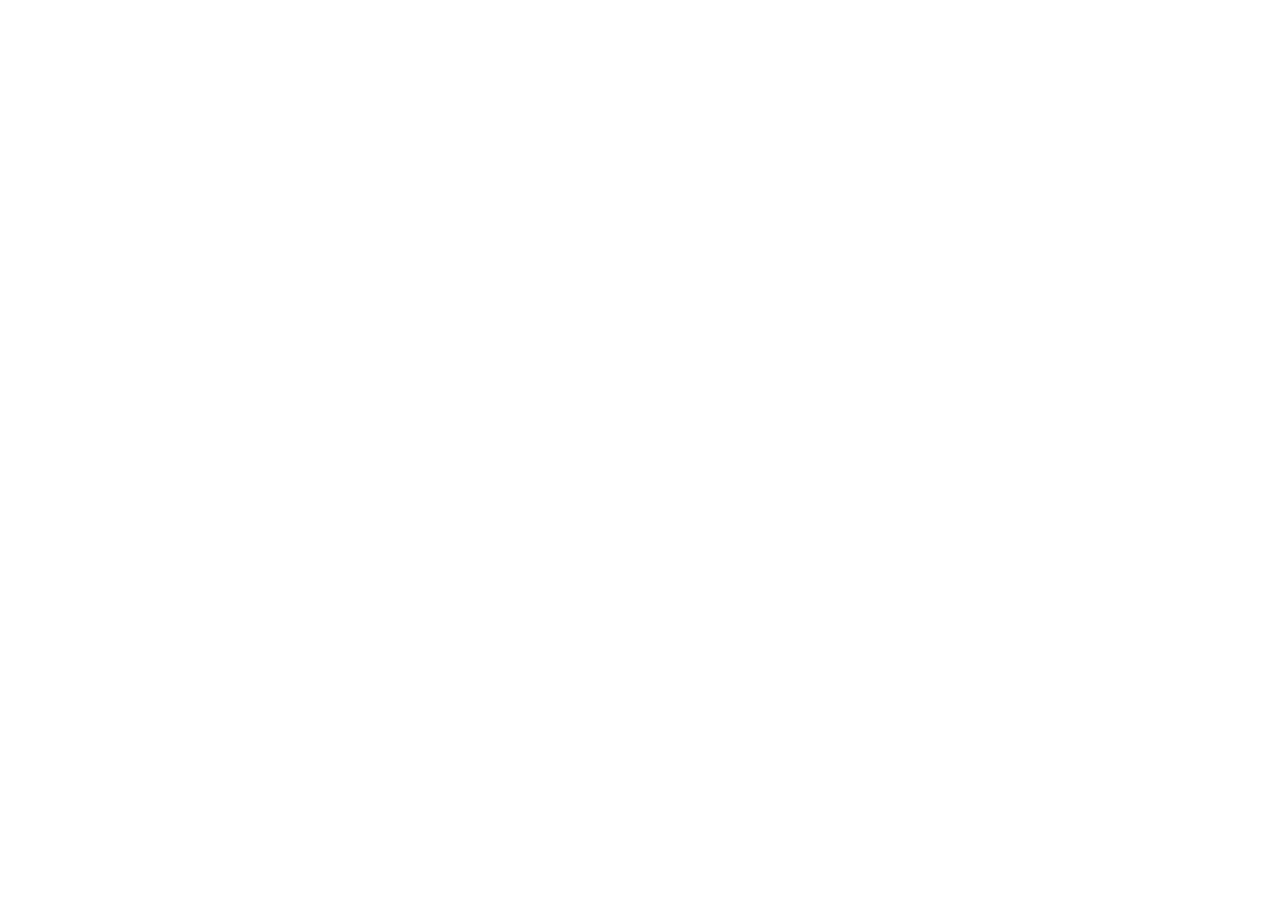
==== about.html @ cae16193 "Create about.html" ====
<!DOCTYPE html>
<html lang="en" dir="ltr">
<head>
  <!-- =====================================================================
       ENTERPRISE SEO & ACCESSIBILITY METADATA
       Entity: N-Labs (Nitesh Inclusion Labs)
       Founder & Principal Auditor: Nitesh Kumar
       Compliance Benchmarks: W3C WCAG 2.0/2.1/2.2 (AAA), WAI-ARIA 1.2, GIGW
       Page Scope: Dedicated Founder Story, Vision, Mission & Institutional Charter
       Timestamp: Wednesday, October 7, 2026 - 05:54:00 PM IST
       ===================================================================== -->
  <meta charset="UTF-8">
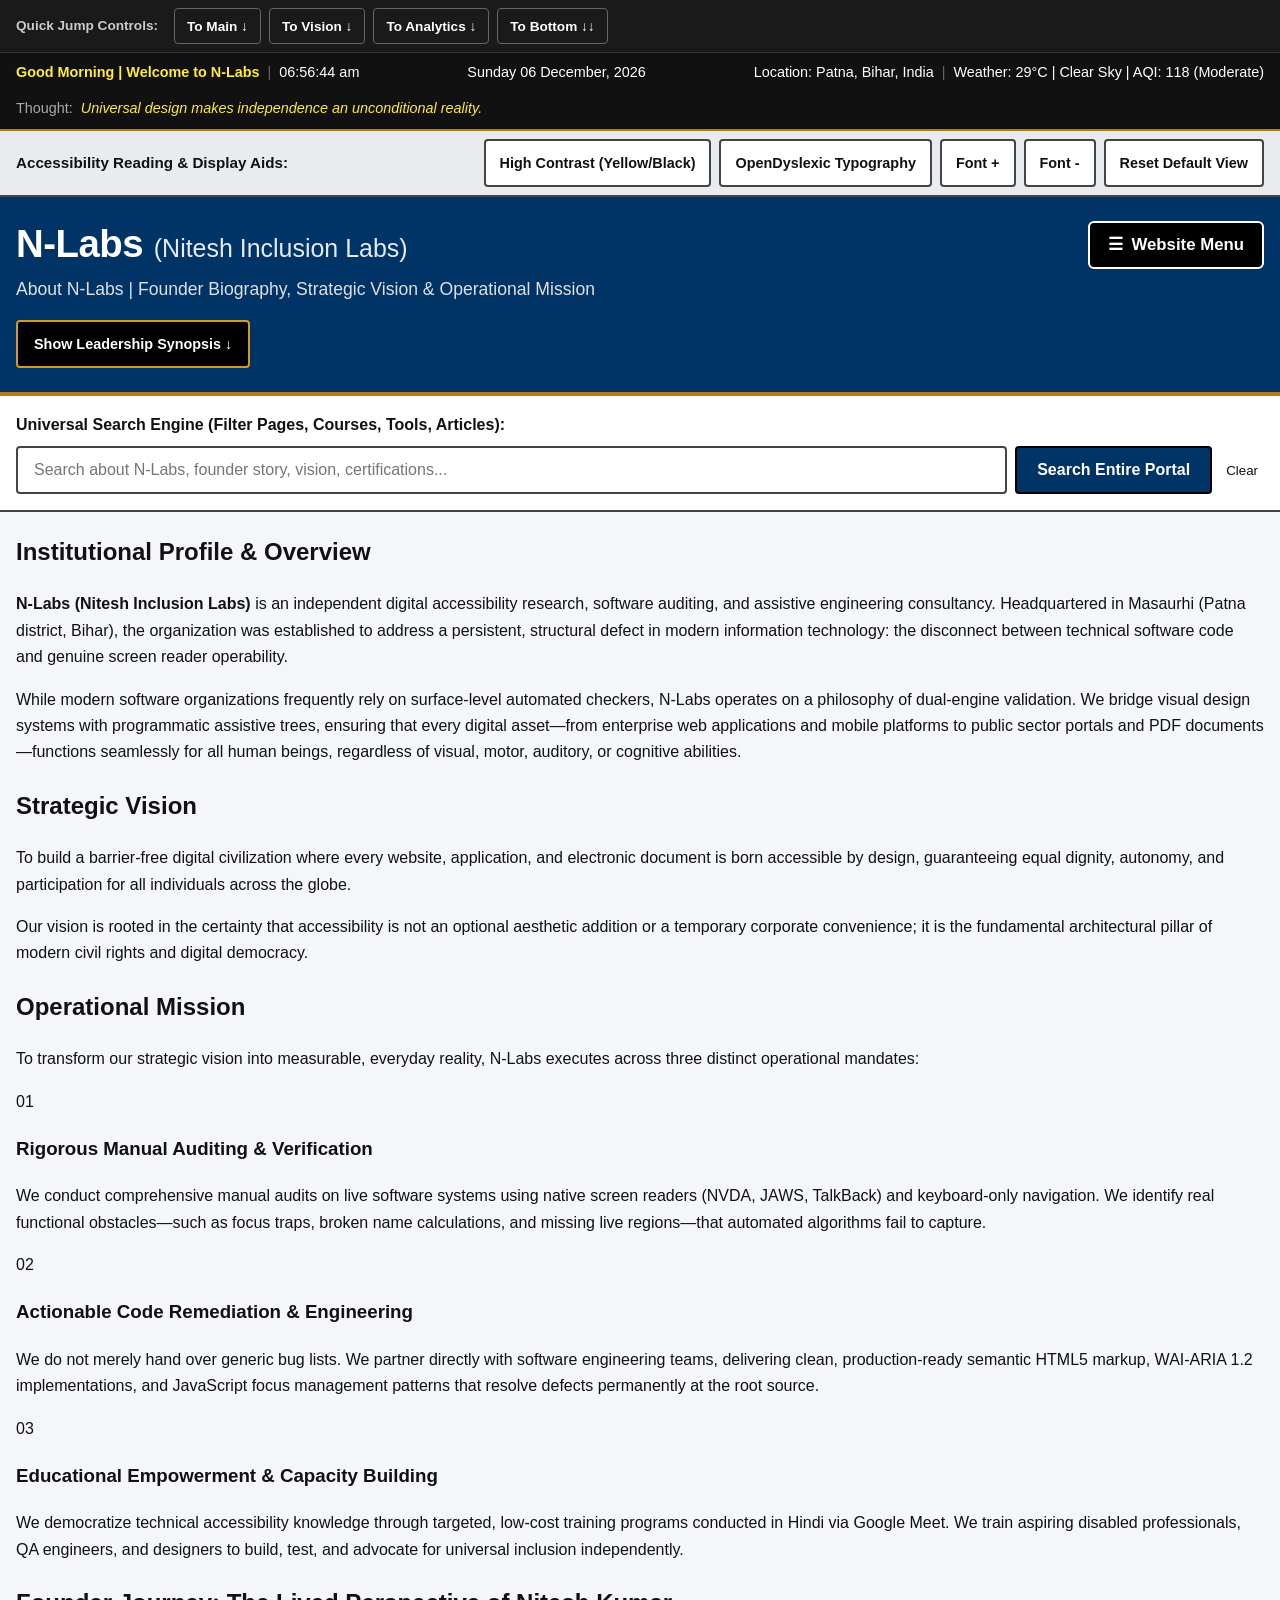
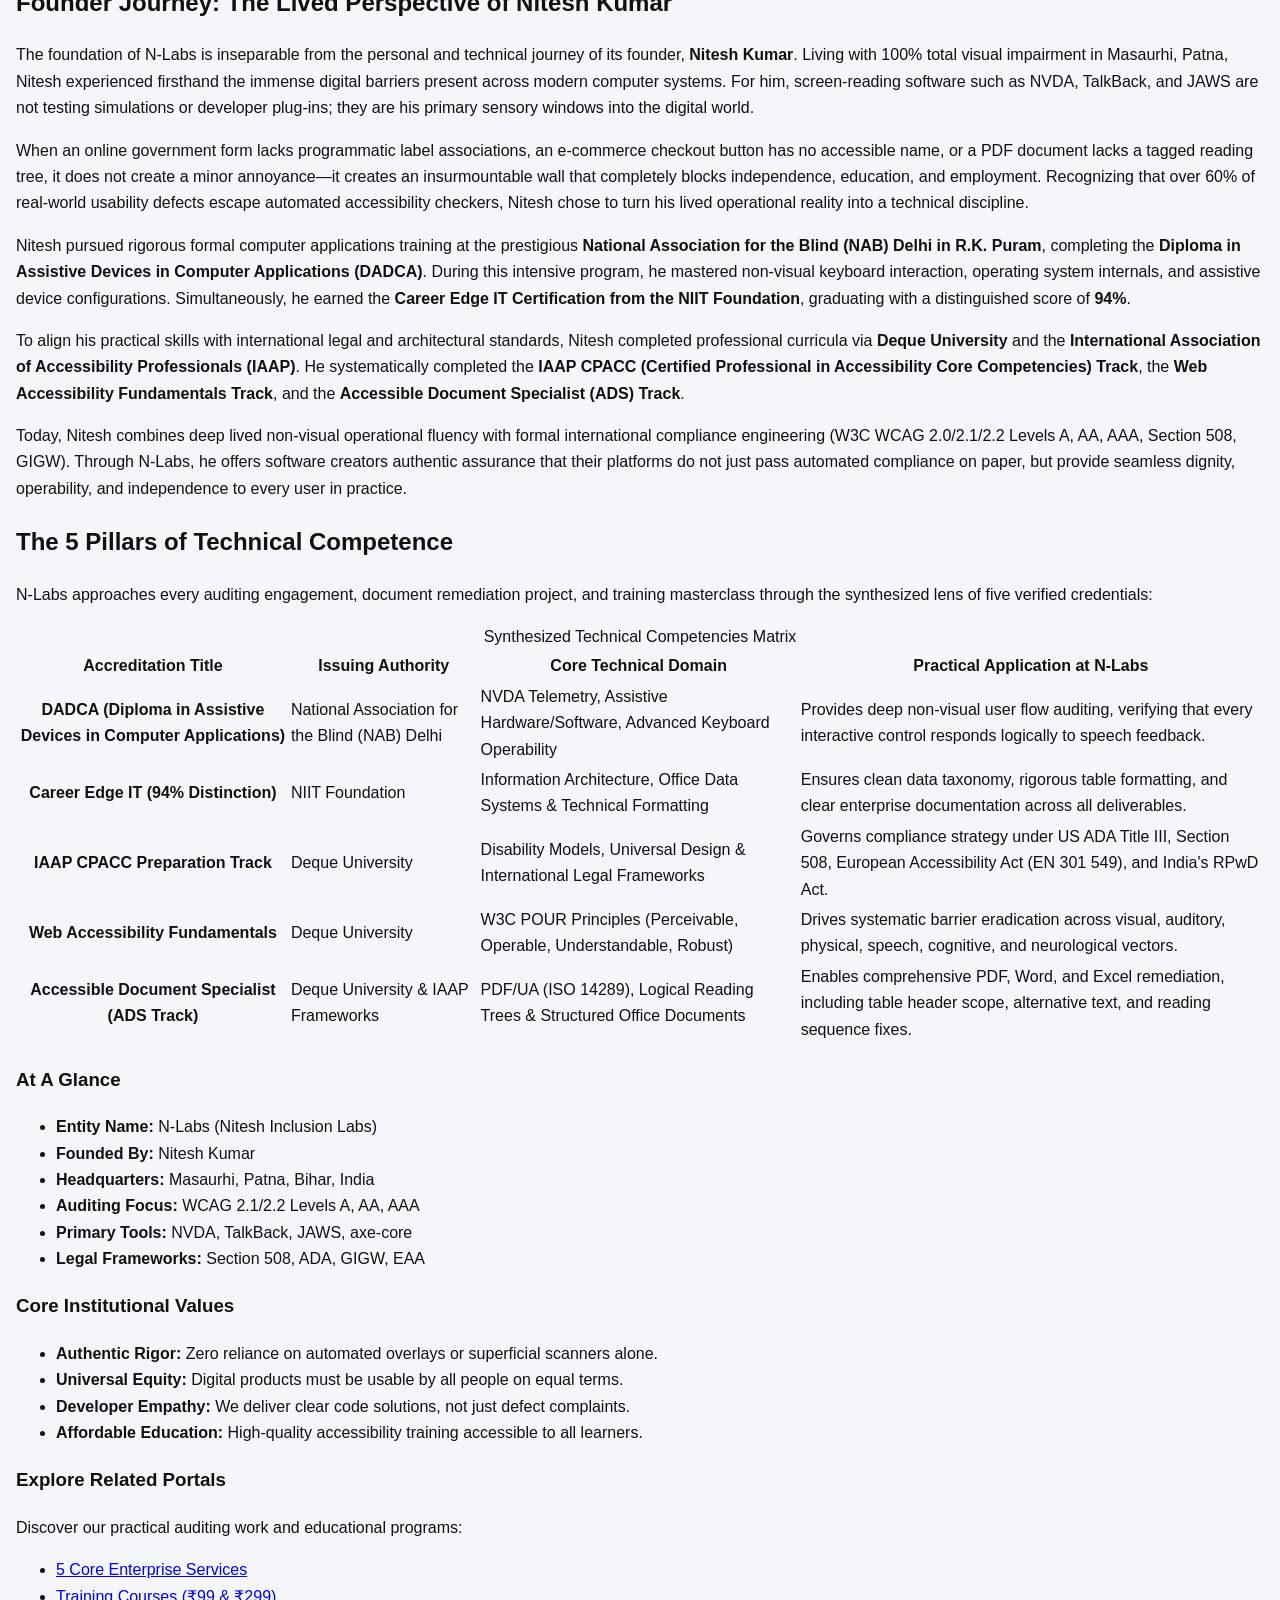
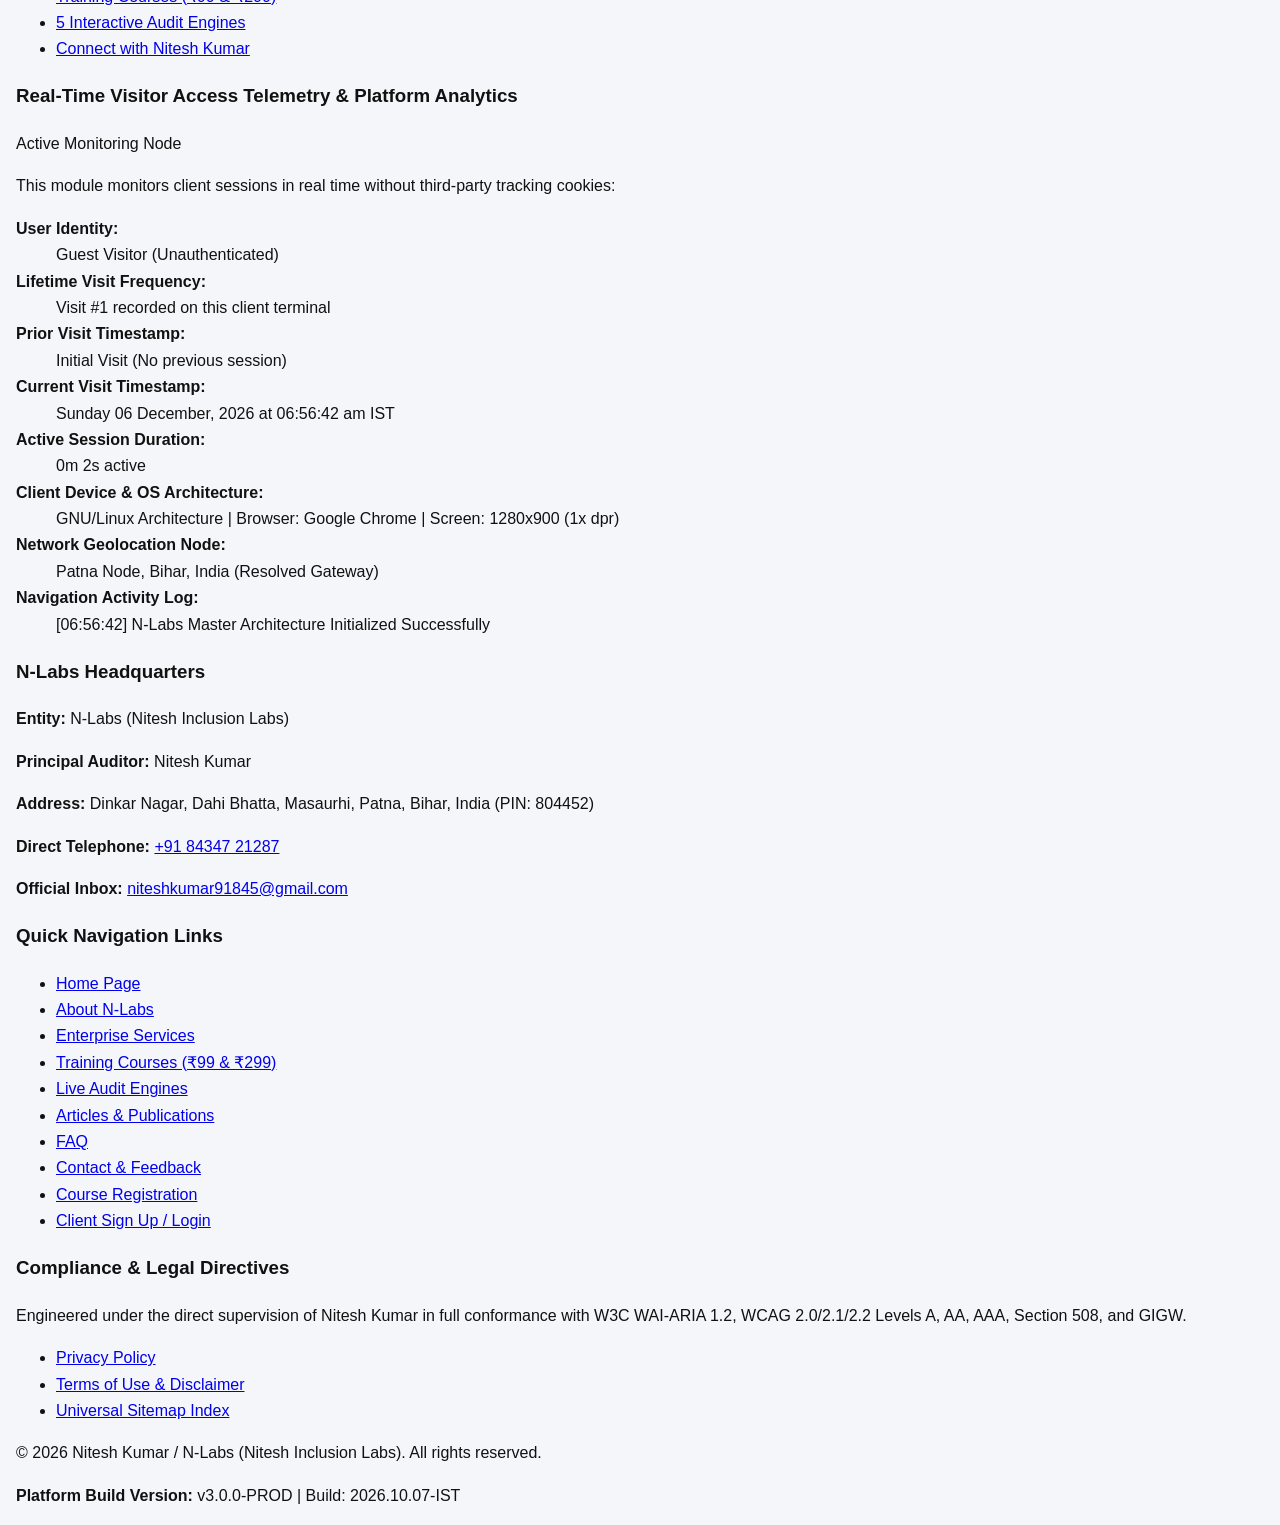
==== commit a6a28ff5: "Update about.html" ====
--- a/about.html
+++ b/about.html
@@ -10,3 +10,541 @@
        Timestamp: Wednesday, October 7, 2026 - 05:54:00 PM IST
        ===================================================================== -->
   <meta charset="UTF-8">
+  <meta name="viewport" content="width=device-width, initial-scale=1.0">
+  <title>About N-Labs | Founder Journey, Vision & Strategic Mission - Nitesh Kumar</title>
+  
+  <meta name="description" content="Discover the lived experience, foundational journey, strategic vision, and operational mission behind N-Labs (Nitesh Inclusion Labs), founded by accessibility specialist Nitesh Kumar.">
+  <meta name="keywords" content="About N-Labs, Nitesh Kumar, Founder Story, Accessibility Specialist Biography, NVDA Screen Reader Tester, CPACC, DADCA, ADS, Digital Inclusion Vision, Patna Bihar">
+  <meta name="author" content="Nitesh Kumar">
+  <meta name="robots" content="index, follow">
+
+  <!-- External Unified Stylesheet -->
+  <link rel="stylesheet" href="style.css">
+</head>
+<body>
+
+  <!-- =====================================================================
+       SECTION 1: ACCESSIBLE SKIP LINKS & NAVIGATION JUMP CONTROLS
+       WCAG 2.4.1: Bypass Blocks & Full Keyboard Navigation Suite
+       ===================================================================== -->
+  <nav class="skip-links-region" aria-label="Keyboard Shortcuts & Skip Navigation">
+    <a href="#main-content" class="skip-link">Skip to Main Content Landmark</a>
+    <a href="#menu-toggle-btn" class="skip-link">Skip to Expandable Main Menu</a>
+    <a href="#universal-search" class="skip-link">Skip to Universal Search Engine</a>
+    <a href="#vision-section" class="skip-link">Skip to Strategic Vision</a>
+    <a href="#mission-section" class="skip-link">Skip to Operational Mission</a>
+    <a href="#story-section" class="skip-link">Skip to Founder Journey</a>
+    <a href="#complementary-section" class="skip-link">Skip to Complementary Landmark</a>
+    <a href="#telemetry-section" class="skip-link">Skip to Real-Time Analytics</a>
+    <a href="#footer-landmark" class="skip-link">Skip to Footer Contentinfo</a>
+  </nav>
+
+  <!-- Quick Action Navigation Bar for Direct Jumps -->
+  <div class="quick-jump-bar" role="region" aria-label="Quick Page Navigation Buttons">
+    <div class="container jump-flex">
+      <span class="jump-label">Quick Jump Controls:</span>
+      <button type="button" class="btn-jump-action" onclick="document.getElementById('main-content').focus(); document.getElementById('main-content').scrollIntoView({behavior:'smooth'});">To Main &darr;</button>
+      <button type="button" class="btn-jump-action" onclick="document.getElementById('vision-section').scrollIntoView({behavior:'smooth'});">To Vision &darr;</button>
+      <button type="button" class="btn-jump-action" onclick="document.getElementById('telemetry-section').scrollIntoView({behavior:'smooth'});">To Analytics &darr;</button>
+      <button type="button" class="btn-jump-action" onclick="document.getElementById('footer-landmark').focus(); document.getElementById('footer-landmark').scrollIntoView({behavior:'smooth'});">To Bottom &darr;&darr;</button>
+    </div>
+  </div>
+  <!-- END SECTION 1 -->
+
+  <!-- =====================================================================
+       SECTION 2: ENVIRONMENTAL TELEMETRY RIBBON (TOP OF PAGE)
+       Displays live greeting, clock, date, live weather, location, and thoughts.
+       Silent for Screen Readers: aria-live="off" to prevent automatic audio interruption.
+       ===================================================================== -->
+  <div class="telemetry-ribbon" role="region" aria-label="Environmental Live Status Bar">
+    <div class="container ribbon-grid">
+      
+      <!-- Greeting and Time -->
+      <div class="ribbon-block">
+        <span id="live-greeting" class="ribbon-highlight">Good Afternoon | Welcome to N-Labs</span>
+        <span class="divider" aria-hidden="true">|</span>
+        <span id="live-clock" tabindex="0" aria-label="Current Live Time">05:54:00 PM</span>
+      </div>
+
+      <!-- Date -->
+      <div class="ribbon-block">
+        <span id="live-date" tabindex="0" aria-label="Current Full Date">Wednesday, 07 October 2026</span>
+      </div>
+
+      <!-- Weather & Geolocation -->
+      <div class="ribbon-block">
+        <span id="live-location" tabindex="0" aria-label="Detected Access Location">Location: Patna, Bihar, India</span>
+        <span class="divider" aria-hidden="true">|</span>
+        <span id="live-weather" tabindex="0" aria-label="Live Environmental Conditions">Weather: 29°C | Clear Sky | AQI: 118 (Moderate)</span>
+      </div>
+
+      <!-- Thought of the Day (Non-repeating, silently rotating) -->
+      <div class="ribbon-block ribbon-quote-box" aria-hidden="true">
+        <span class="quote-title">Thought: </span>
+        <span id="dynamic-quote" class="quote-text">Universal design makes independence an unconditional reality.</span>
+      </div>
+
+    </div>
+  </div>
+  <!-- END SECTION 2 -->
+
+  <!-- =====================================================================
+       SECTION 3: CROSS-DISABILITY ACCESSIBILITY TOOLBAR
+       Independent preferences for Low Vision, Dyslexic, and Motor-impaired users.
+       ===================================================================== -->
+  <section class="a11y-toolbar-region" role="region" aria-label="Universal Accessibility Display Controls">
+    <div class="container a11y-toolbar-flex">
+      <span class="toolbar-title" id="toolbar-heading">Accessibility Reading & Display Aids:</span>
+      <div class="toolbar-buttons" role="group" aria-labelledby="toolbar-heading">
+        <button type="button" id="btn-contrast" class="tool-btn" aria-pressed="false">High Contrast (Yellow/Black)</button>
+        <button type="button" id="btn-dyslexic" class="tool-btn" aria-pressed="false">OpenDyslexic Typography</button>
+        <button type="button" id="btn-text-inc" class="tool-btn" aria-label="Increase Text Scale">Font +</button>
+        <button type="button" id="btn-text-dec" class="tool-btn" aria-label="Decrease Text Scale">Font -</button>
+        <button type="button" id="btn-reset-pref" class="tool-btn" aria-label="Reset Display Options">Reset Default View</button>
+      </div>
+    </div>
+  </section>
+  <!-- END SECTION 3 -->
+
+  <!-- =====================================================================
+       SECTION 4: HEADER LANDMARK (ROLE="BANNER")
+       Heading 1 with Collapsible Founder Drawer & Accessible Full Dropdown Menu.
+       ===================================================================== -->
+  <header role="banner" class="site-header">
+    <div class="container header-flex">
+      
+      <!-- H1 Branding with Expandable Profile Details -->
+      <div class="branding-group">
+        <h1 id="site-heading">
+          <span class="brand-title">N-Labs</span> 
+          <span class="brand-subtitle">(Nitesh Inclusion Labs)</span>
+        </h1>
+        <p class="brand-tagline">About N-Labs | Founder Biography, Strategic Vision & Operational Mission</p>
+        
+        <!-- Interactive Drawer Toggle for Founder Story -->
+        <button type="button" id="btn-profile-drawer" class="btn-drawer-toggle" aria-expanded="false" aria-controls="founder-profile-drawer">
+          <span id="drawer-toggle-text">Show Leadership Synopsis &darr;</span>
+        </button>
+
+        <!-- Collapsible Founder Details Box -->
+        <div id="founder-profile-drawer" class="profile-drawer-content" hidden>
+          <div class="drawer-card">
+            <h3>Leadership & Identity Profile</h3>
+            <p><strong>Founder, CEO & Lead Auditor:</strong> Nitesh Kumar</p>
+            <p><strong>Lived Operational Background:</strong> 100% Visually Impaired, daily native screen reader user (NVDA, TalkBack, JAWS, VoiceOver). Direct practical assurance of accessible software experiences.</p>
+            <p><strong>Certified Foundations:</strong> NAB Delhi DADCA, NIIT Career Edge IT (94% Distinction), Deque IAAP CPACC Track, Web Accessibility Fundamentals, and Accessible Document Specialist (ADS).</p>
+            <p><strong>Physical Headquarters:</strong> Dinkar Nagar, Dahi Bhatta, Masaurhi, Patna, Bihar, India (PIN: 804452).</p>
+          </div>
+        </div>
+      </div>
+
+      <!-- Expandable Main Menu Button (Double-tap / Click to access all pages) -->
+      <div class="header-menu-container">
+        <button type="button" id="menu-toggle-btn" class="btn-menu-toggle" aria-expanded="false" aria-controls="global-dropdown-menu" aria-label="Open Website Main Navigation Menu">
+          <span class="menu-icon" aria-hidden="true">&#9776;</span>
+          <span class="menu-text">Website Menu</span>
+        </button>
+
+        <!-- Dropdown Navigation Links -->
+        <nav id="global-dropdown-menu" class="dropdown-menu-list" role="navigation" aria-label="Universal Site Pages" hidden>
+          <ul class="menu-items">
+            <li><a href="index.html" class="menu-link">1. Home Page</a></li>
+            <li><a href="about.html" class="menu-link current-page" aria-current="page">2. About N-Labs (Story, Vision, Mission)</a></li>
+            <li><a href="services.html" class="menu-link">3. Core Enterprise Services (5 Offerings)</a></li>
+            <li><a href="courses.html" class="menu-link">4. Professional Courses (₹99 & ₹299 Batches)</a></li>
+            <li><a href="tools.html" class="menu-link">5. Audit Engines & Tools (5 Live Verifiers)</a></li>
+            <li><a href="articles.html" class="menu-link">6. Knowledge Base & Articles (5 Publications)</a></li>
+            <li><a href="faq.html" class="menu-link">7. Frequently Asked Questions (FAQ)</a></li>
+            <li><a href="contact.html" class="menu-link">8. Contact, Inquiries, Feedback & Suggestions</a></li>
+            <li><a href="register.html" class="menu-link">9. Student Course Registration Portal</a></li>
+            <li><a href="auth.html" class="menu-link">10. Client Portal Access (Sign Up / Login)</a></li>
+            <li><a href="privacy.html" class="menu-link">11. Privacy Policy</a></li>
+            <li><a href="terms.html" class="menu-link">12. Terms of Use & Legal Disclaimer</a></li>
+            <li><a href="sitemap.html" class="menu-link">13. Universal Sitemap Index</a></li>
+          </ul>
+        </nav>
+      </div>
+
+    </div>
+  </header>
+  <!-- END SECTION 4 -->
+
+  <!-- =====================================================================
+       SECTION 5: UNIVERSAL SITE SEARCH ENGINE (ROLE="SEARCH")
+       Located at top above Main Content to filter all site resources.
+       ===================================================================== -->
+  <div class="search-region-wrapper">
+    <div class="container">
+      <form id="universal-search" role="search" aria-label="Site-Wide Universal Search Engine" class="universal-search-form" onsubmit="event.preventDefault(); window.executeGlobalSearch();">
+        <label for="search-input" class="search-label">Universal Search Engine (Filter Pages, Courses, Tools, Articles):</label>
+        <div class="search-input-group">
+          <input type="search" id="search-input" name="q" placeholder="Search about N-Labs, founder story, vision, certifications..." required autocomplete="off">
+          <button type="submit" class="btn-search-submit">Search Entire Portal</button>
+          <button type="button" class="btn-search-clear" onclick="document.getElementById('search-input').value=''; document.getElementById('search-results-panel').style.display='none';">Clear</button>
+        </div>
+      </form>
+    </div>
+  </div>
+  <!-- END SECTION 5 -->
+
+  <!-- =====================================================================
+       SECTION 6: TWO-COLUMN MAIN CONTAINER
+       ===================================================================== -->
+  <div class="container page-layout">
+
+    <!-- ===================================================================
+         MAIN LANDMARK (ROLE="MAIN")
+         Contains: Executive Summary, Strategic Vision, Operational Mission,
+         Comprehensive Founder Story, and 5 Pillars of Technical Excellence.
+         =================================================================== -->
+    <main id="main-content" role="main" tabindex="-1">
+
+      <!-- SUB-SECTION A: EXECUTIVE INSTITUTIONAL PROFILE -->
+      <section class="card" aria-labelledby="heading-about-overview">
+        <h2 id="heading-about-overview">Institutional Profile & Overview</h2>
+        <p>
+          <strong>N-Labs (Nitesh Inclusion Labs)</strong> is an independent digital accessibility research, software auditing, and assistive engineering consultancy. 
+          Headquartered in Masaurhi (Patna district, Bihar), the organization was established to address a persistent, structural defect in modern information technology: 
+          the disconnect between technical software code and genuine screen reader operability.
+        </p>
+        <p>
+          While modern software organizations frequently rely on surface-level automated checkers, N-Labs operates on a philosophy of dual-engine validation. 
+          We bridge visual design systems with programmatic assistive trees, ensuring that every digital asset—from enterprise web applications and mobile platforms 
+          to public sector portals and PDF documents—functions seamlessly for all human beings, regardless of visual, motor, auditory, or cognitive abilities.
+        </p>
+      </section>
+
+      <!-- SUB-SECTION B: DEDICATED STRATEGIC VISION -->
+      <section id="vision-section" class="card" aria-labelledby="heading-vision">
+        <h2 id="heading-vision">Strategic Vision</h2>
+        <div class="vision-quote-card">
+          <p class="vision-statement">
+            To build a barrier-free digital civilization where every website, application, and electronic document is born accessible by design, 
+            guaranteeing equal dignity, autonomy, and participation for all individuals across the globe.
+          </p>
+        </div>
+        <p>
+          Our vision is rooted in the certainty that accessibility is not an optional aesthetic addition or a temporary corporate convenience; 
+          it is the fundamental architectural pillar of modern civil rights and digital democracy.
+        </p>
+      </section>
+
+      <!-- SUB-SECTION C: DEDICATED OPERATIONAL MISSION -->
+      <section id="mission-section" class="card" aria-labelledby="heading-mission">
+        <h2 id="heading-mission">Operational Mission</h2>
+        <p>
+          To transform our strategic vision into measurable, everyday reality, N-Labs executes across three distinct operational mandates:
+        </p>
+        
+        <div class="mission-points-grid">
+          
+          <article class="mission-card">
+            <div class="mission-number" aria-hidden="true">01</div>
+            <h3>Rigorous Manual Auditing & Verification</h3>
+            <p>
+              We conduct comprehensive manual audits on live software systems using native screen readers (NVDA, JAWS, TalkBack) and keyboard-only navigation. 
+              We identify real functional obstacles—such as focus traps, broken name calculations, and missing live regions—that automated algorithms fail to capture.
+            </p>
+          </article>
+
+          <article class="mission-card">
+            <div class="mission-number" aria-hidden="true">02</div>
+            <h3>Actionable Code Remediation & Engineering</h3>
+            <p>
+              We do not merely hand over generic bug lists. We partner directly with software engineering teams, delivering clean, production-ready semantic HTML5 markup, 
+              WAI-ARIA 1.2 implementations, and JavaScript focus management patterns that resolve defects permanently at the root source.
+            </p>
+          </article>
+
+          <article class="mission-card">
+            <div class="mission-number" aria-hidden="true">03</div>
+            <h3>Educational Empowerment & Capacity Building</h3>
+            <p>
+              We democratize technical accessibility knowledge through targeted, low-cost training programs conducted in Hindi via Google Meet. 
+              We train aspiring disabled professionals, QA engineers, and designers to build, test, and advocate for universal inclusion independently.
+            </p>
+          </article>
+
+        </div>
+      </section>
+
+      <!-- SUB-SECTION D: COMPREHENSIVE FOUNDER STORY & JOURNEY -->
+      <section id="story-section" class="card" aria-labelledby="heading-founder-story">
+        <h2 id="heading-founder-story">Founder Journey: The Lived Perspective of Nitesh Kumar</h2>
+        
+        <article class="founder-biography">
+          <p>
+            The foundation of N-Labs is inseparable from the personal and technical journey of its founder, <strong>Nitesh Kumar</strong>. 
+            Living with 100% total visual impairment in Masaurhi, Patna, Nitesh experienced firsthand the immense digital barriers present across modern computer systems. 
+            For him, screen-reading software such as NVDA, TalkBack, and JAWS are not testing simulations or developer plug-ins; they are his primary sensory windows into the digital world.
+          </p>
+          
+          <p>
+            When an online government form lacks programmatic label associations, an e-commerce checkout button has no accessible name, or a PDF document lacks a tagged reading tree, 
+            it does not create a minor annoyance—it creates an insurmountable wall that completely blocks independence, education, and employment. 
+            Recognizing that over 60% of real-world usability defects escape automated accessibility checkers, Nitesh chose to turn his lived operational reality into a technical discipline.
+          </p>
+
+          <p>
+            Nitesh pursued rigorous formal computer applications training at the prestigious <strong>National Association for the Blind (NAB) Delhi in R.K. Puram</strong>, completing the 
+            <strong>Diploma in Assistive Devices in Computer Applications (DADCA)</strong>. During this intensive program, he mastered non-visual keyboard interaction, operating system internals, 
+            and assistive device configurations. Simultaneously, he earned the <strong>Career Edge IT Certification from the NIIT Foundation</strong>, graduating with a distinguished score of <strong>94%</strong>.
+          </p>
+
+          <p>
+            To align his practical skills with international legal and architectural standards, Nitesh completed professional curricula via <strong>Deque University</strong> and the 
+            <strong>International Association of Accessibility Professionals (IAAP)</strong>. He systematically completed the <strong>IAAP CPACC (Certified Professional in Accessibility Core Competencies) Track</strong>, 
+            the <strong>Web Accessibility Fundamentals Track</strong>, and the <strong>Accessible Document Specialist (ADS) Track</strong>.
+          </p>
+
+          <p>
+            Today, Nitesh combines deep lived non-visual operational fluency with formal international compliance engineering (W3C WCAG 2.0/2.1/2.2 Levels A, AA, AAA, Section 508, GIGW). 
+            Through N-Labs, he offers software creators authentic assurance that their platforms do not just pass automated compliance on paper, but provide seamless dignity, operability, 
+            and independence to every user in practice.
+          </p>
+        </article>
+      </section>
+
+      <!-- SUB-SECTION E: 5 PILLARS OF TECHNICAL ACCREDITATION -->
+      <section class="card" aria-labelledby="heading-five-pillars">
+        <h2 id="heading-five-pillars">The 5 Pillars of Technical Competence</h2>
+        <p>
+          N-Labs approaches every auditing engagement, document remediation project, and training masterclass through the synthesized lens of five verified credentials:
+        </p>
+
+        <div class="table-responsive">
+          <table>
+            <caption>Synthesized Technical Competencies Matrix</caption>
+            <thead>
+              <tr>
+                <th scope="col">Accreditation Title</th>
+                <th scope="col">Issuing Authority</th>
+                <th scope="col">Core Technical Domain</th>
+                <th scope="col">Practical Application at N-Labs</th>
+              </tr>
+            </thead>
+            <tbody>
+              <tr>
+                <th scope="row">DADCA (Diploma in Assistive Devices in Computer Applications)</th>
+                <td>National Association for the Blind (NAB) Delhi</td>
+                <td>NVDA Telemetry, Assistive Hardware/Software, Advanced Keyboard Operability</td>
+                <td>Provides deep non-visual user flow auditing, verifying that every interactive control responds logically to speech feedback.</td>
+              </tr>
+              <tr>
+                <th scope="row">Career Edge IT (94% Distinction)</th>
+                <td>NIIT Foundation</td>
+                <td>Information Architecture, Office Data Systems & Technical Formatting</td>
+                <td>Ensures clean data taxonomy, rigorous table formatting, and clear enterprise documentation across all deliverables.</td>
+              </tr>
+              <tr>
+                <th scope="row">IAAP CPACC Preparation Track</th>
+                <td>Deque University</td>
+                <td>Disability Models, Universal Design & International Legal Frameworks</td>
+                <td>Governs compliance strategy under US ADA Title III, Section 508, European Accessibility Act (EN 301 549), and India's RPwD Act.</td>
+              </tr>
+              <tr>
+                <th scope="row">Web Accessibility Fundamentals</th>
+                <td>Deque University</td>
+                <td>W3C POUR Principles (Perceivable, Operable, Understandable, Robust)</td>
+                <td>Drives systematic barrier eradication across visual, auditory, physical, speech, cognitive, and neurological vectors.</td>
+              </tr>
+              <tr>
+                <th scope="row">Accessible Document Specialist (ADS Track)</th>
+                <td>Deque University & IAAP Frameworks</td>
+                <td>PDF/UA (ISO 14289), Logical Reading Trees & Structured Office Documents</td>
+                <td>Enables comprehensive PDF, Word, and Excel remediation, including table header scope, alternative text, and reading sequence fixes.</td>
+              </tr>
+            </tbody>
+          </table>
+        </div>
+      </section>
+
+      <!-- DYNAMIC SEARCH RESULTS DISPLAY PANEL -->
+      <section id="search-results-panel" class="card" aria-labelledby="heading-search-results" style="display:none;">
+        <h2 id="heading-search-results">Universal Site Search Results</h2>
+        <div id="search-results-container" role="region" aria-live="polite"></div>
+        <button type="button" class="btn-search-close" onclick="document.getElementById('search-results-panel').style.display='none';">Close Search Results</button>
+      </section>
+
+    </main>
+    <!-- END MAIN LANDMARK -->
+
+    <!-- ===================================================================
+         COMPLEMENTARY LANDMARK (ROLE="COMPLEMENTARY")
+         Located immediately after Main Content.
+         Contains: Quick Facts, Institutional Charter, and Direct Action Links.
+         =================================================================== -->
+    <aside id="complementary-section" role="complementary" aria-label="About N-Labs Quick Facts and Credentials">
+      
+      <!-- Box 1: Quick Facts -->
+      <section class="card" aria-labelledby="heading-side-facts">
+        <h3 id="heading-side-facts">At A Glance</h3>
+        <ul class="clean-bullet-list">
+          <li><strong>Entity Name:</strong> N-Labs (Nitesh Inclusion Labs)</li>
+          <li><strong>Founded By:</strong> Nitesh Kumar</li>
+          <li><strong>Headquarters:</strong> Masaurhi, Patna, Bihar, India</li>
+          <li><strong>Auditing Focus:</strong> WCAG 2.1/2.2 Levels A, AA, AAA</li>
+          <li><strong>Primary Tools:</strong> NVDA, TalkBack, JAWS, axe-core</li>
+          <li><strong>Legal Frameworks:</strong> Section 508, ADA, GIGW, EAA</li>
+        </ul>
+      </section>
+
+      <!-- Box 2: Institutional Values -->
+      <section class="card" aria-labelledby="heading-side-values">
+        <h3 id="heading-side-values">Core Institutional Values</h3>
+        <ul class="clean-bullet-list">
+          <li><strong>Authentic Rigor:</strong> Zero reliance on automated overlays or superficial scanners alone.</li>
+          <li><strong>Universal Equity:</strong> Digital products must be usable by all people on equal terms.</li>
+          <li><strong>Developer Empathy:</strong> We deliver clear code solutions, not just defect complaints.</li>
+          <li><strong>Affordable Education:</strong> High-quality accessibility training accessible to all learners.</li>
+        </ul>
+      </section>
+
+      <!-- Box 3: Related Navigation Paths -->
+      <section class="card" aria-labelledby="heading-side-routes">
+        <h3 id="heading-side-routes">Explore Related Portals</h3>
+        <p>Discover our practical auditing work and educational programs:</p>
+        <ul class="clean-bullet-list">
+          <li><a href="services.html">5 Core Enterprise Services</a></li>
+          <li><a href="courses.html">Training Courses (₹99 & ₹299)</a></li>
+          <li><a href="tools.html">5 Interactive Audit Engines</a></li>
+          <li><a href="contact.html">Connect with Nitesh Kumar</a></li>
+        </ul>
+      </section>
+
+    </aside>
+    <!-- END COMPLEMENTARY LANDMARK -->
+
+  </div>
+  <!-- END TWO-COLUMN CONTAINER -->
+
+  <!-- =====================================================================
+       SECTION 7: REAL-TIME AUDITING & VISITOR TELEMETRY MODULE
+       Positioned after Complementary Landmark and before Contentinfo (Footer).
+       Provides real-time access telemetry, visit count, duration, and device specs.
+       ===================================================================== -->
+  <section id="telemetry-section" class="telemetry-analytics-container" role="region" aria-label="Real-Time Visitor Access Telemetry and Auditing">
+    <div class="container">
+      <div class="card analytics-card">
+        
+        <div class="analytics-header-row">
+          <h3>Real-Time Visitor Access Telemetry & Platform Analytics</h3>
+          <span class="badge badge-telemetry">Active Monitoring Node</span>
+        </div>
+        <p class="analytics-intro">This module monitors client sessions in real time without third-party tracking cookies:</p>
+
+        <dl class="analytics-data-grid">
+          
+          <div class="data-item">
+            <dt><strong>User Identity:</strong></dt>
+            <dd id="telemetry-username">Guest Visitor (Unauthenticated)</dd>
+          </div>
+
+          <div class="data-item">
+            <dt><strong>Lifetime Visit Frequency:</strong></dt>
+            <dd id="telemetry-visit-count">Calculating access frequency...</dd>
+          </div>
+
+          <div class="data-item">
+            <dt><strong>Prior Visit Timestamp:</strong></dt>
+            <dd id="telemetry-prior-date">Checking prior records...</dd>
+          </div>
+
+          <div class="data-item">
+            <dt><strong>Current Visit Timestamp:</strong></dt>
+            <dd id="telemetry-current-date">Wednesday, October 7, 2026 - 05:54:00 PM IST</dd>
+          </div>
+
+          <div class="data-item">
+            <dt><strong>Active Session Duration:</strong></dt>
+            <dd id="telemetry-session-duration">0m 0s</dd>
+          </div>
+
+          <div class="data-item">
+            <dt><strong>Client Device & OS Architecture:</strong></dt>
+            <dd id="telemetry-device">Detecting client platform...</dd>
+          </div>
+
+          <div class="data-item">
+            <dt><strong>Network Geolocation Node:</strong></dt>
+            <dd id="telemetry-location">Patna Node, Bihar, India (Resolving...)</dd>
+          </div>
+
+          <div class="data-item">
+            <dt><strong>Navigation Activity Log:</strong></dt>
+            <dd id="telemetry-activity-log">About N-Labs Initialized</dd>
+          </div>
+
+        </dl>
+
+      </div>
+    </div>
+  </section>
+  <!-- END SECTION 7: TELEMETRY -->
+
+  <!-- FLOATING GO TO TOP BUTTON -->
+  <button type="button" class="btn-floating-top" id="btn-go-top" aria-label="Return directly to top of page">
+    &uarr; Top
+  </button>
+
+  <!-- =====================================================================
+       SECTION 8: FOOTER LANDMARK (ROLE="CONTENTINFO")
+       Contains: Quick Links, Contact details, Address, Copyright, and Version Stamp.
+       ===================================================================== -->
+  <footer id="footer-landmark" role="contentinfo" tabindex="-1">
+    <div class="container footer-content-grid">
+      
+      <!-- Column 1: Headquarters & Official Channels -->
+      <div class="footer-col">
+        <h3>N-Labs Headquarters</h3>
+        <p><strong>Entity:</strong> N-Labs (Nitesh Inclusion Labs)</p>
+        <p><strong>Principal Auditor:</strong> Nitesh Kumar</p>
+        <p><strong>Address:</strong> Dinkar Nagar, Dahi Bhatta, Masaurhi, Patna, Bihar, India (PIN: 804452)</p>
+        <p><strong>Direct Telephone:</strong> <a href="tel:+918434721287">+91 84347 21287</a></p>
+        <p><strong>Official Inbox:</strong> <a href="mailto:niteshkumar91845@gmail.com">niteshkumar91845@gmail.com</a></p>
+      </div>
+
+      <!-- Column 2: Quick Links Directory -->
+      <div class="footer-col">
+        <h3>Quick Navigation Links</h3>
+        <ul class="footer-links-list">
+          <li><a href="index.html">Home Page</a></li>
+          <li><a href="about.html">About N-Labs</a></li>
+          <li><a href="services.html">Enterprise Services</a></li>
+          <li><a href="courses.html">Training Courses (₹99 & ₹299)</a></li>
+          <li><a href="tools.html">Live Audit Engines</a></li>
+          <li><a href="articles.html">Articles & Publications</a></li>
+          <li><a href="faq.html">FAQ</a></li>
+          <li><a href="contact.html">Contact & Feedback</a></li>
+          <li><a href="register.html">Course Registration</a></li>
+          <li><a href="auth.html">Client Sign Up / Login</a></li>
+        </ul>
+      </div>
+
+      <!-- Column 3: Legal Disclosures & Compliance Statement -->
+      <div class="footer-col">
+        <h3>Compliance & Legal Directives</h3>
+        <p>Engineered under the direct supervision of Nitesh Kumar in full conformance with W3C WAI-ARIA 1.2, WCAG 2.0/2.1/2.2 Levels A, AA, AAA, Section 508, and GIGW.</p>
+        <ul class="footer-links-list">
+          <li><a href="privacy.html">Privacy Policy</a></li>
+          <li><a href="terms.html">Terms of Use & Disclaimer</a></li>
+          <li><a href="sitemap.html">Universal Sitemap Index</a></li>
+        </ul>
+      </div>
+
+    </div>
+
+    <!-- Copyright & Version Release Notice -->
+    <div class="footer-bottom-bar">
+      <div class="container footer-bottom-flex">
+        <p class="copyright-text">&copy; 2026 Nitesh Kumar / N-Labs (Nitesh Inclusion Labs). All rights reserved.</p>
+        <p class="version-stamp"><strong>Platform Build Version:</strong> v3.0.0-PROD | Build: 2026.10.07-IST</p>
+      </div>
+    </div>
+  </footer>
+  <!-- END FOOTER LANDMARK -->
+
+  <!-- External Unified Logic Script (Separate JS File Architecture) -->
+  <script src="script.js" defer></script>
+</body>
+</html>
--- a/style.css
+++ b/style.css
@@ -0,0 +1,488 @@
+/**
+ * ============================================================================
+ * STYLESHEET MASTER ARCHITECTURE - N-LABS (NITESH INCLUSION LABS)
+ * Entity: N-Labs Ecosystem
+ * Founder & Principal Auditor: Nitesh Kumar
+ * Standards: W3C WCAG 2.0 / 2.1 / 2.2 (Level AAA Conformance)
+ * Architecture: Clean Vanilla CSS (Zero External Frameworks)
+ * Timestamp: Wednesday, October 7, 2026 - IST
+ * ============================================================================
+ */
+
+/* ==========================================================================
+   1. ROOT DESIGN TOKENS & SYSTEM VARIABLES
+   ========================================================================== */
+:root {
+  /* Color Palette (WCAG AAA Contrast Compliant > 7:1) */
+  --color-bg-base: #f4f6f9;
+  --color-bg-card: #ffffff;
+  --color-bg-subtle: #e9ecef;
+  --color-text-main: #111111;
+  --color-text-muted: #333333;
+  --color-primary: #003366;
+  --color-primary-dark: #002244;
+  --color-primary-light: #0b4f8a;
+  --color-accent: #b37d14;
+  --color-accent-light: #d49a24;
+  --color-border: #444444;
+  --color-border-light: #cccccc;
+
+  /* State & Accessibility Indicator Colors */
+  --color-focus-ring: #005fcc;
+  --color-focus-bg: #ffeb3b;
+  --color-error: #b71c1c;
+  --color-success: #1b5e20;
+  --color-warning: #855700;
+
+  /* Typography System */
+  --font-family-base: -apple-system, BlinkMacSystemFont, "Segoe UI", Roboto, Helvetica, Arial, sans-serif;
+  --font-family-dyslexic: "OpenDyslexic", "Comic Sans MS", -apple-system, sans-serif;
+  --font-family-mono: "SFMono-Regular", Consolas, "Liberation Mono", Menlo, Courier, monospace;
+
+  /* Spacing Scale */
+  --space-xxs: 4px;
+  --space-xs: 8px;
+  --space-sm: 12px;
+  --space-md: 16px;
+  --space-lg: 24px;
+  --space-xl: 32px;
+  --space-xxl: 48px;
+
+  /* Layout Widths */
+  --container-max-width: 1280px;
+  --touch-target-min: 48px;
+}
+
+/* ==========================================================================
+   2. GLOBAL RESET & BASE SETUP
+   ========================================================================== */
+*, *::before, *::after {
+  box-sizing: border-box;
+}
+
+html {
+  font-size: 100%;
+  scroll-behavior: smooth;
+}
+
+body {
+  margin: 0;
+  padding: 0;
+  font-family: var(--font-family-base);
+  font-size: 1rem;
+  line-height: 1.65;
+  color: var(--color-text-main);
+  background-color: var(--color-bg-base);
+  -webkit-text-size-adjust: 100%;
+  text-rendering: optimizeLegibility;
+}
+
+/* Container Wrapper */
+.container {
+  width: 100%;
+  max-width: var(--container-max-width);
+  margin-left: auto;
+  margin-right: auto;
+  padding-left: var(--space-md);
+  padding-right: var(--space-md);
+}
+
+/* Screen Reader Only Utility */
+.sr-only {
+  position: absolute;
+  width: 1px;
+  height: 1px;
+  padding: 0;
+  margin: -1px;
+  overflow: hidden;
+  clip: rect(0, 0, 0, 0);
+  white-space: nowrap;
+  border: 0;
+}
+
+/* ==========================================================================
+   3. WCAG 2.4.7 FOCUS VISIBLE & KEYBOARD NAVIGATION (AAA)
+   ========================================================================== */
+:focus-visible {
+  outline: 3px solid var(--color-focus-ring) !important;
+  outline-offset: 3px !important;
+}
+
+a:focus, button:focus, input:focus, select:focus, textarea:focus, [tabindex="0"]:focus {
+  outline: 3px solid var(--color-focus-ring);
+  outline-offset: 3px;
+}
+
+/* WCAG 2.4.1 Skip Links */
+.skip-links-region {
+  position: relative;
+}
+
+.skip-link {
+  position: absolute;
+  top: -80px;
+  left: 10px;
+  background-color: #000000;
+  color: #ffffff;
+  padding: 12px 18px;
+  font-size: 1rem;
+  font-weight: bold;
+  text-decoration: none;
+  border: 2px solid var(--color-focus-bg);
+  border-radius: 4px;
+  z-index: 99999;
+  transition: top 0.2s ease;
+}
+
+.skip-link:focus {
+  top: 10px;
+  outline: 3px solid var(--color-focus-bg) !important;
+  outline-offset: 2px;
+}
+
+/* Quick Page Navigation Jump Bar */
+.quick-jump-bar {
+  background-color: #1a1a1a;
+  color: #ffffff;
+  padding: var(--space-xs) 0;
+  border-bottom: 1px solid #333333;
+}
+
+.jump-flex {
+  display: flex;
+  flex-wrap: wrap;
+  align-items: center;
+  gap: var(--space-xs);
+}
+
+.jump-label {
+  font-size: 0.85rem;
+  font-weight: bold;
+  color: #cccccc;
+  margin-right: var(--space-xs);
+}
+
+.btn-jump-action {
+  background: transparent;
+  color: #ffffff;
+  border: 1px solid #666666;
+  border-radius: 4px;
+  padding: 6px 12px;
+  font-size: 0.85rem;
+  font-weight: bold;
+  cursor: pointer;
+  min-height: 36px;
+  display: inline-flex;
+  align-items: center;
+}
+
+.btn-jump-action:hover {
+  background-color: #333333;
+  border-color: #ffffff;
+}
+
+/* ==========================================================================
+   4. TOP ENVIRONMENTAL TELEMETRY RIBBON
+   ========================================================================== */
+.telemetry-ribbon {
+  background-color: #111111;
+  color: #ffffff;
+  padding: var(--space-xs) 0;
+  font-size: 0.9rem;
+  border-bottom: 2px solid var(--color-accent);
+}
+
+.ribbon-grid {
+  display: flex;
+  flex-wrap: wrap;
+  justify-content: space-between;
+  align-items: center;
+  gap: var(--space-sm);
+}
+
+.ribbon-block {
+  display: flex;
+  flex-wrap: wrap;
+  align-items: center;
+  gap: var(--space-xs);
+}
+
+.ribbon-highlight {
+  font-weight: bold;
+  color: var(--color-focus-bg);
+}
+
+.divider {
+  color: #666666;
+}
+
+.quote-title {
+  color: #aaaaaa;
+}
+
+.quote-text {
+  color: var(--color-focus-bg);
+  font-style: italic;
+}
+
+/* ==========================================================================
+   5. CROSS-DISABILITY ACCESSIBILITY TOOLBAR
+   ========================================================================== */
+.a11y-toolbar-region {
+  background-color: var(--color-bg-subtle);
+  border-bottom: 2px solid var(--color-border);
+  padding: var(--space-xs) 0;
+}
+
+.a11y-toolbar-flex {
+  display: flex;
+  flex-wrap: wrap;
+  justify-content: space-between;
+  align-items: center;
+  gap: var(--space-xs);
+}
+
+.toolbar-title {
+  font-weight: bold;
+  font-size: 0.95rem;
+  color: var(--color-text-main);
+}
+
+.toolbar-buttons {
+  display: flex;
+  flex-wrap: wrap;
+  gap: var(--space-xs);
+}
+
+.tool-btn {
+  background-color: #ffffff;
+  color: var(--color-text-main);
+  border: 2px solid var(--color-border);
+  border-radius: 4px;
+  padding: 8px 14px;
+  font-size: 0.9rem;
+  font-weight: bold;
+  cursor: pointer;
+  min-height: var(--touch-target-min);
+  display: inline-flex;
+  align-items: center;
+  justify-content: center;
+}
+
+.tool-btn:hover {
+  background-color: #f0f0f0;
+}
+
+.tool-btn[aria-pressed="true"] {
+  background-color: var(--color-primary);
+  color: #ffffff;
+  border-color: #000000;
+}
+
+/* ==========================================================================
+   6. SITE HEADER & BRANDING (BANNER LANDMARK)
+   ========================================================================== */
+.site-header {
+  background-color: var(--color-primary);
+  color: #ffffff;
+  padding: var(--space-lg) 0;
+  border-bottom: 4px solid var(--color-accent);
+}
+
+.header-flex {
+  display: flex;
+  flex-wrap: wrap;
+  justify-content: space-between;
+  align-items: flex-start;
+  gap: var(--space-md);
+}
+
+.branding-group {
+  flex: 1 1 650px;
+}
+
+#site-heading {
+  margin: 0 0 var(--space-xxs) 0;
+  font-size: clamp(1.6rem, 4vw, 2.4rem);
+  line-height: 1.2;
+}
+
+.brand-title {
+  font-weight: 800;
+  letter-spacing: -0.5px;
+}
+
+.brand-subtitle {
+  font-size: 0.65em;
+  font-weight: normal;
+  opacity: 0.9;
+}
+
+.brand-tagline {
+  margin: var(--space-xs) 0 0 0;
+  font-size: clamp(0.95rem, 2.5vw, 1.1rem);
+  color: #e0e0e0;
+}
+
+/* Founder Profile Drawer Toggle & Content */
+.btn-drawer-toggle {
+  margin-top: var(--space-md);
+  background-color: #000000;
+  color: #ffffff;
+  border: 2px solid var(--color-accent-light);
+  border-radius: 4px;
+  padding: 8px 16px;
+  font-size: 0.9rem;
+  font-weight: bold;
+  cursor: pointer;
+  min-height: var(--touch-target-min);
+}
+
+.btn-drawer-toggle:hover {
+  background-color: #222222;
+}
+
+.profile-drawer-content {
+  margin-top: var(--space-md);
+}
+
+.drawer-card {
+  background-color: #001f3f;
+  border: 2px solid var(--color-accent);
+  border-radius: 6px;
+  padding: var(--space-md);
+  color: #ffffff;
+}
+
+.drawer-card h3 {
+  margin-top: 0;
+  color: var(--color-focus-bg);
+}
+
+.btn-link {
+  color: var(--color-focus-bg);
+  font-weight: bold;
+  text-decoration: underline;
+}
+
+/* Expandable Main Menu Button */
+.header-menu-container {
+  position: relative;
+}
+
+.btn-menu-toggle {
+  background-color: #000000;
+  color: #ffffff;
+  border: 2px solid #ffffff;
+  border-radius: 6px;
+  padding: 10px 18px;
+  font-size: 1.05rem;
+  font-weight: bold;
+  cursor: pointer;
+  display: inline-flex;
+  align-items: center;
+  gap: var(--space-xs);
+  min-height: var(--touch-target-min);
+}
+
+.btn-menu-toggle:hover {
+  background-color: #222222;
+}
+
+/* Dropdown Navigation Menu List */
+.dropdown-menu-list {
+  position: absolute;
+  right: 0;
+  top: calc(100% + 8px);
+  width: 320px;
+  max-width: 90vw;
+  background-color: #ffffff;
+  border: 2px solid var(--color-border);
+  border-radius: 6px;
+  box-shadow: 0 8px 24px rgba(0, 0, 0, 0.35);
+  z-index: 1000;
+  padding: var(--space-xs) 0;
+}
+
+.menu-items {
+  list-style: none;
+  margin: 0;
+  padding: 0;
+}
+
+.menu-link {
+  display: block;
+  padding: 12px 16px;
+  color: var(--color-text-main);
+  text-decoration: none;
+  font-weight: bold;
+  font-size: 0.95rem;
+  border-bottom: 1px solid var(--color-border-light);
+  min-height: var(--touch-target-min);
+}
+
+.menu-link:hover, .menu-link:focus {
+  background-color: var(--color-primary);
+  color: #ffffff;
+}
+
+.menu-link.current-page {
+  background-color: var(--color-bg-subtle);
+  border-left: 4px solid var(--color-primary);
+}
+
+/* ==========================================================================
+   7. UNIVERSAL SEARCH REGION
+   ========================================================================== */
+.search-region-wrapper {
+  background-color: #ffffff;
+  border-bottom: 2px solid var(--color-border);
+  padding: var(--space-md) 0;
+}
+
+.universal-search-form {
+  display: flex;
+  flex-direction: column;
+  gap: var(--space-xs);
+}
+
+.search-label {
+  font-weight: bold;
+  font-size: 1rem;
+}
+
+.search-input-group {
+  display: flex;
+  flex-wrap: wrap;
+  gap: var(--space-xs);
+}
+
+.search-input-group input[type="search"] {
+  flex: 1 1 300px;
+  padding: 12px 16px;
+  font-size: 1rem;
+  border: 2px solid var(--color-border);
+  border-radius: 4px;
+  min-height: var(--touch-target-min);
+}
+
+.btn-search-submit {
+  background-color: var(--color-primary);
+  color: #ffffff;
+  border: 2px solid #000000;
+  border-radius: 4px;
+  padding: 10px 20px;
+  font-size: 1rem;
+  font-weight: bold;
+  cursor: pointer;
+  min-height: var(--touch-target-min);
+}
+
+.btn-search-submit:hover {
+  background-color: var(--color-primary-dark);
+}
+
+.btn-search-clear {
+  background-color: #ffffff;
+  color: var(--color-text-main);
+  border: 2px solid var(--color-
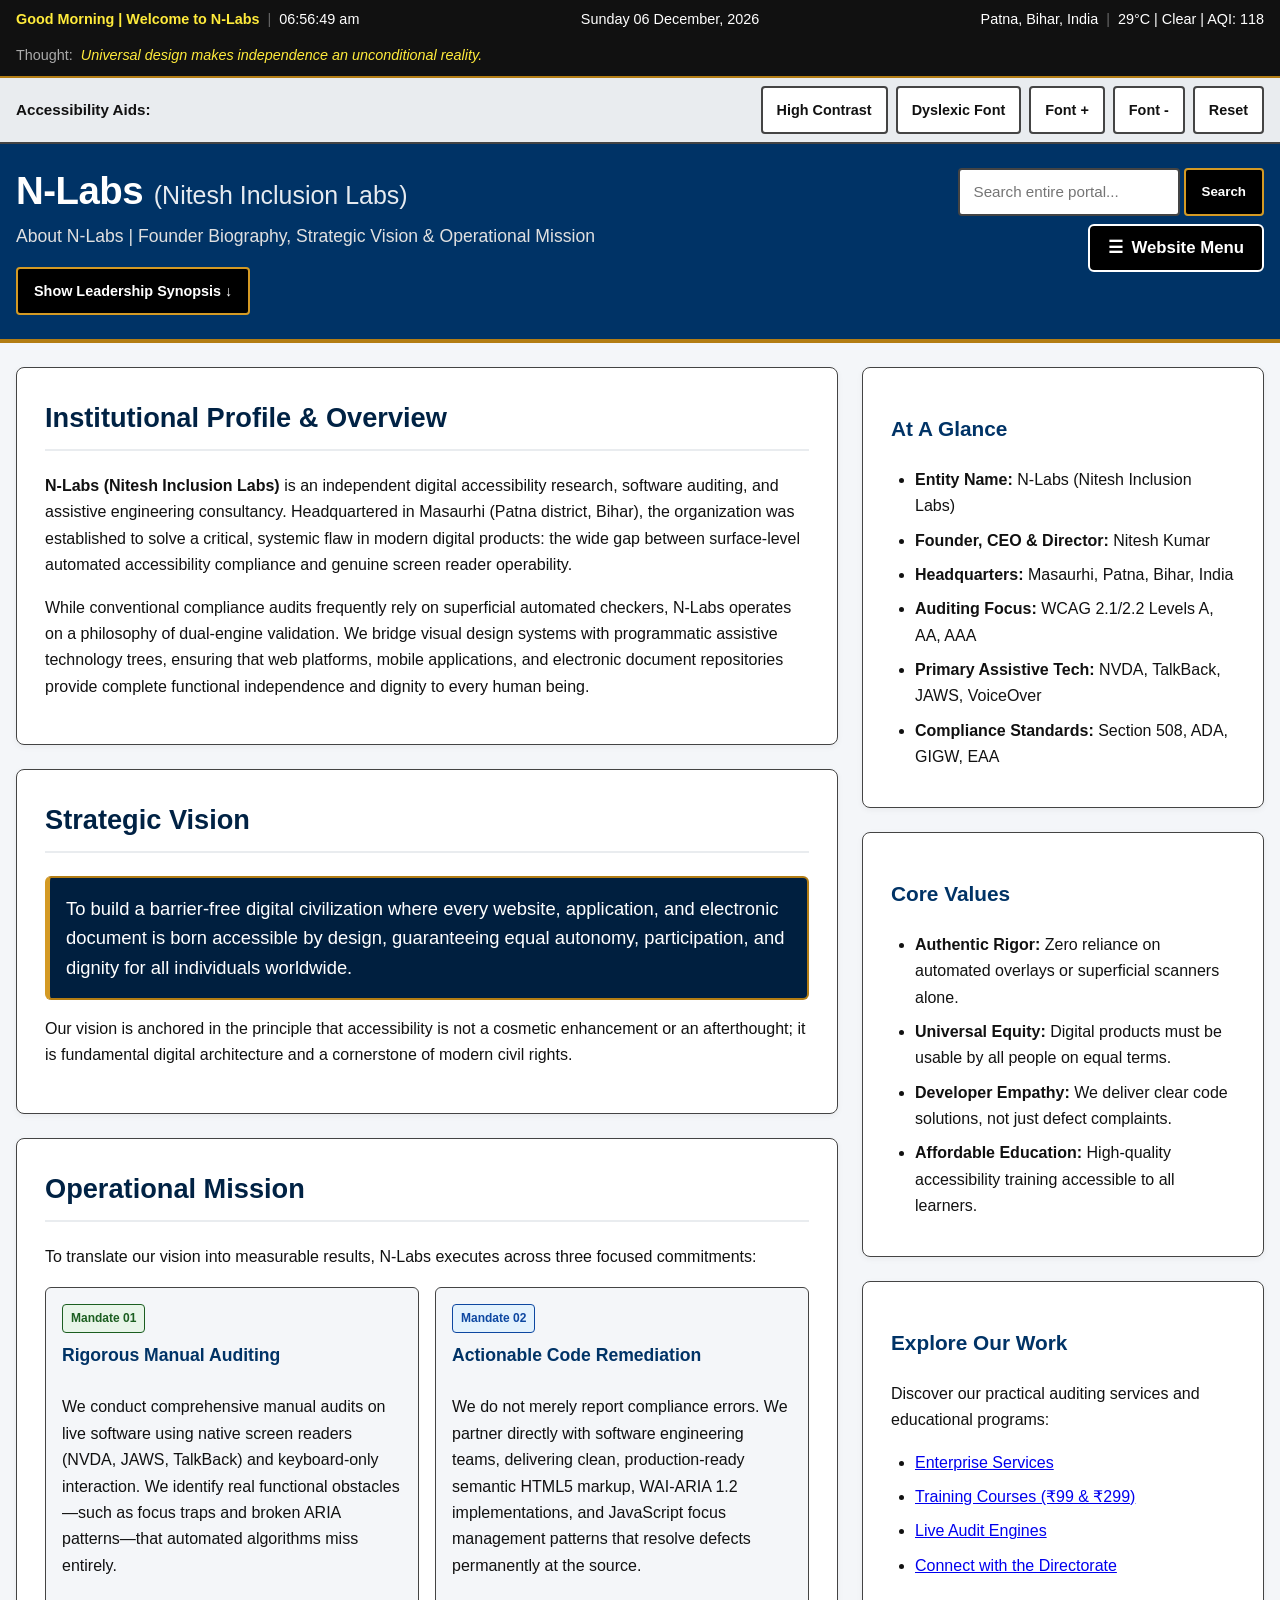
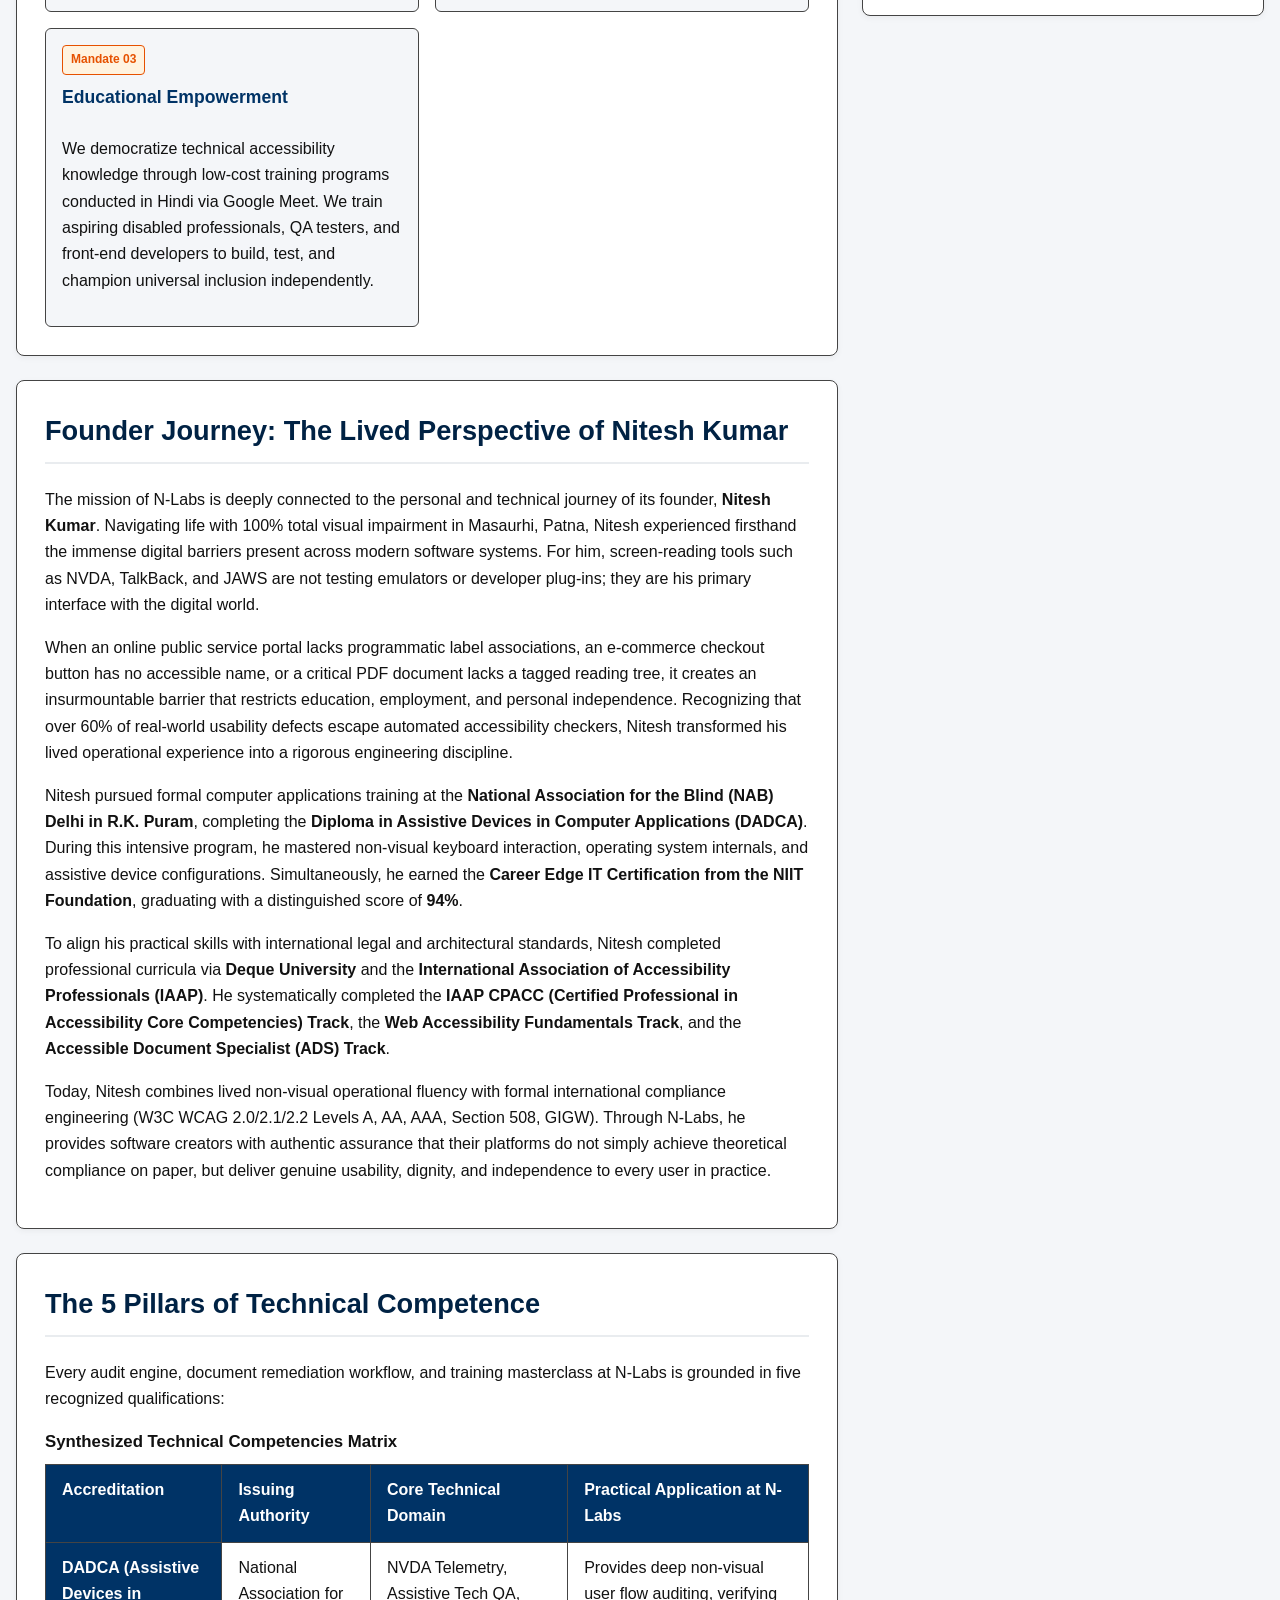
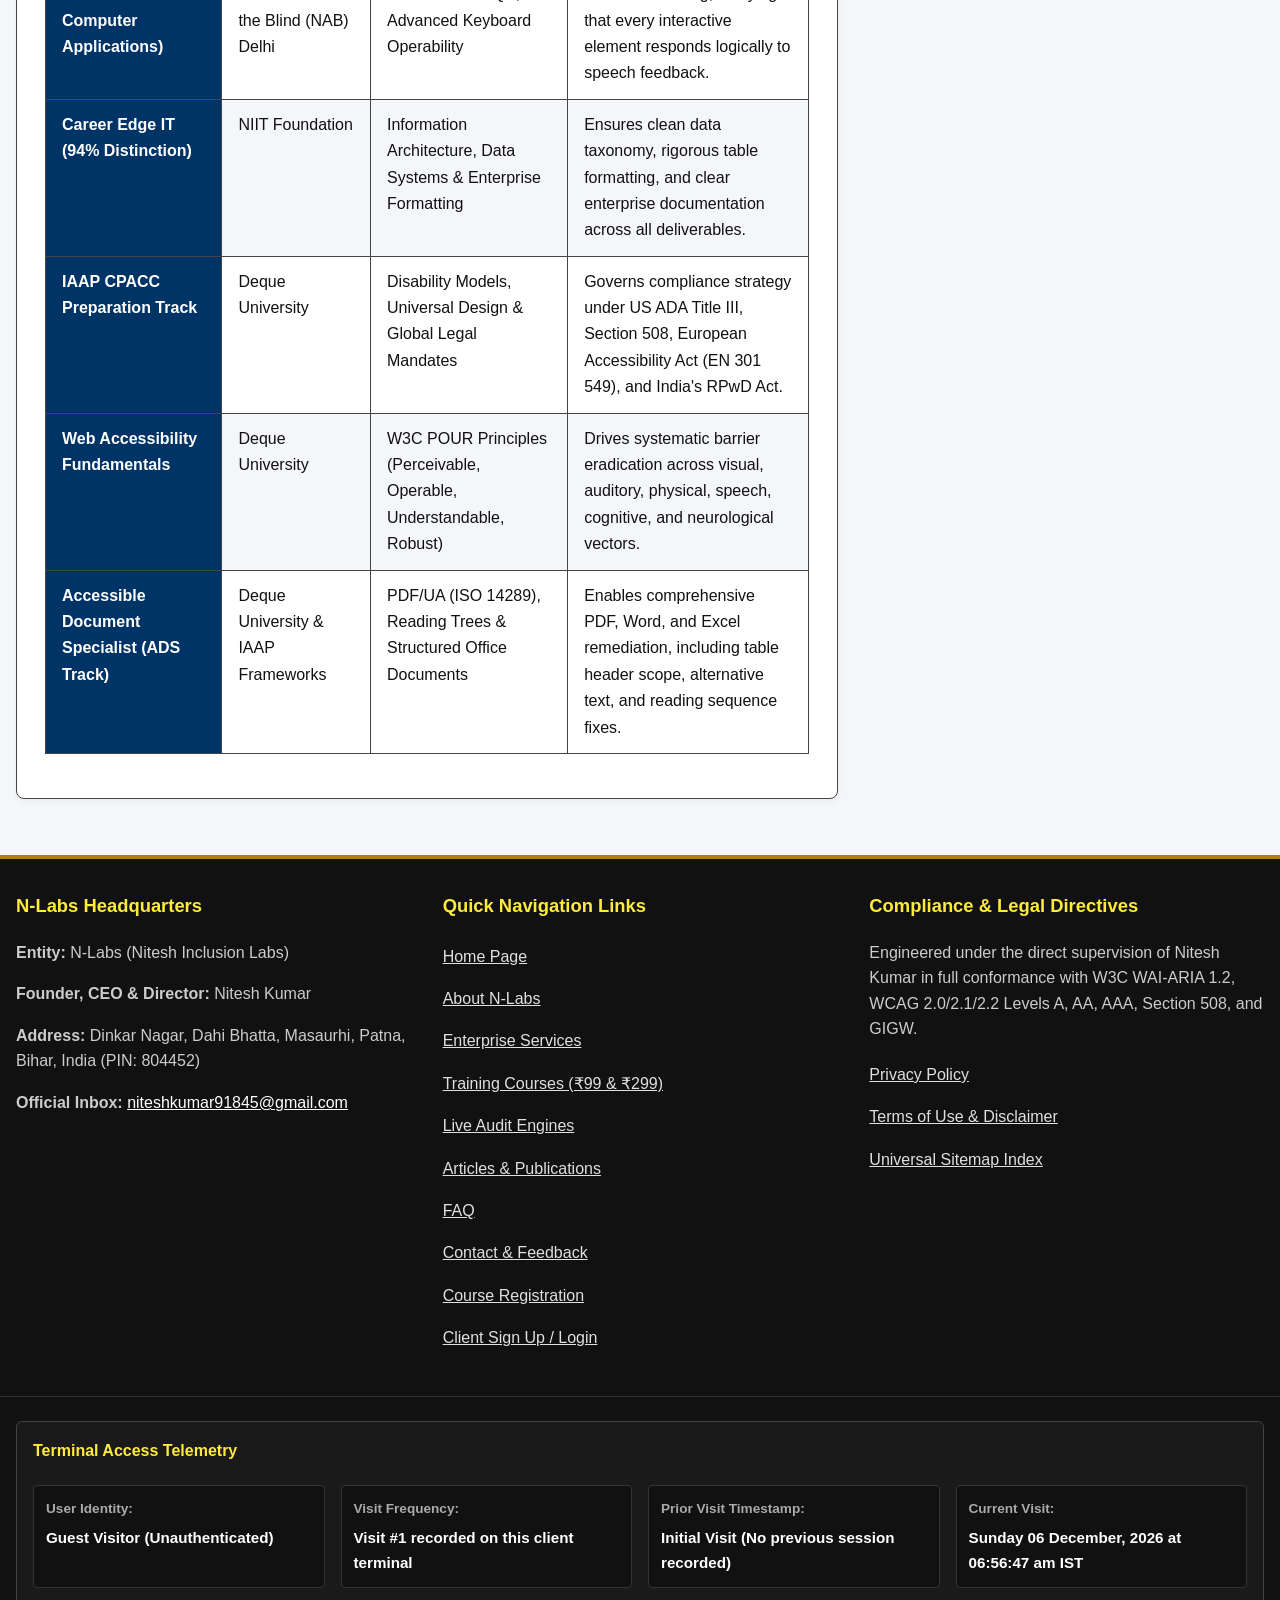
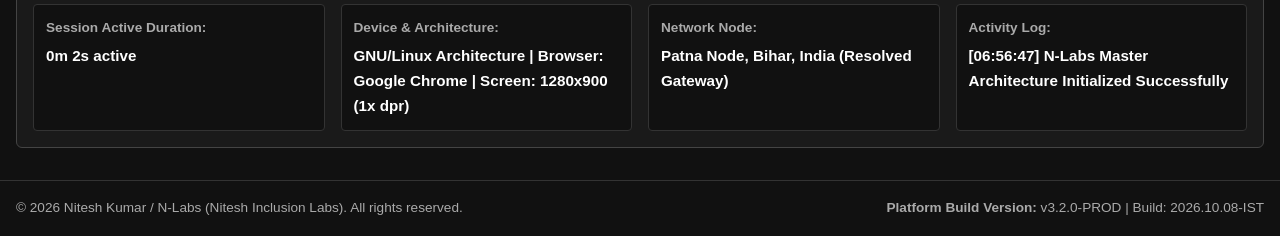
==== commit 32b36768: "Update about.html" ====
--- a/about.html
+++ b/about.html
@@ -2,12 +2,12 @@
 <html lang="en" dir="ltr">
 <head>
   <!-- =====================================================================
-       ENTERPRISE SEO & ACCESSIBILITY METADATA
+       ENTERPRISE METADATA & ACCESSIBILITY DIRECTIVES
        Entity: N-Labs (Nitesh Inclusion Labs)
-       Founder & Principal Auditor: Nitesh Kumar
-       Compliance Benchmarks: W3C WCAG 2.0/2.1/2.2 (AAA), WAI-ARIA 1.2, GIGW
-       Page Scope: Dedicated Founder Story, Vision, Mission & Institutional Charter
-       Timestamp: Wednesday, October 7, 2026 - 05:54:00 PM IST
+       Directorate: Nitesh Kumar (Founder, CEO & Director)
+       Compliance Standards: W3C WCAG 2.0/2.1/2.2 (Level AAA) & WAI-ARIA 1.2
+       Page Scope: Dedicated Founder Journey, Vision, Mission & Institutional Charter
+       Timestamp: Thursday, October 8, 2026 - IST
        ===================================================================== -->
   <meta charset="UTF-8">
   <meta name="viewport" content="width=device-width, initial-scale=1.0">
@@ -24,96 +24,62 @@
 <body>
 
   <!-- =====================================================================
-       SECTION 1: ACCESSIBLE SKIP LINKS & NAVIGATION JUMP CONTROLS
-       WCAG 2.4.1: Bypass Blocks & Full Keyboard Navigation Suite
-       ===================================================================== -->
-  <nav class="skip-links-region" aria-label="Keyboard Shortcuts & Skip Navigation">
-    <a href="#main-content" class="skip-link">Skip to Main Content Landmark</a>
-    <a href="#menu-toggle-btn" class="skip-link">Skip to Expandable Main Menu</a>
-    <a href="#universal-search" class="skip-link">Skip to Universal Search Engine</a>
-    <a href="#vision-section" class="skip-link">Skip to Strategic Vision</a>
-    <a href="#mission-section" class="skip-link">Skip to Operational Mission</a>
-    <a href="#story-section" class="skip-link">Skip to Founder Journey</a>
-    <a href="#complementary-section" class="skip-link">Skip to Complementary Landmark</a>
-    <a href="#telemetry-section" class="skip-link">Skip to Real-Time Analytics</a>
-    <a href="#footer-landmark" class="skip-link">Skip to Footer Contentinfo</a>
+       1. ACCESSIBLE SKIP LINKS (WCAG 2.4.1 BYPASS BLOCKS)
+       ===================================================================== -->
+  <nav class="skip-links-region" aria-label="Skip links">
+    <a href="#main-content" class="skip-link">Skip to Main Content</a>
+    <a href="#menu-toggle-btn" class="skip-link">Skip to Website Navigation</a>
+    <a href="#footer-landmark" class="skip-link">Skip to Footer</a>
   </nav>
 
-  <!-- Quick Action Navigation Bar for Direct Jumps -->
-  <div class="quick-jump-bar" role="region" aria-label="Quick Page Navigation Buttons">
-    <div class="container jump-flex">
-      <span class="jump-label">Quick Jump Controls:</span>
-      <button type="button" class="btn-jump-action" onclick="document.getElementById('main-content').focus(); document.getElementById('main-content').scrollIntoView({behavior:'smooth'});">To Main &darr;</button>
-      <button type="button" class="btn-jump-action" onclick="document.getElementById('vision-section').scrollIntoView({behavior:'smooth'});">To Vision &darr;</button>
-      <button type="button" class="btn-jump-action" onclick="document.getElementById('telemetry-section').scrollIntoView({behavior:'smooth'});">To Analytics &darr;</button>
-      <button type="button" class="btn-jump-action" onclick="document.getElementById('footer-landmark').focus(); document.getElementById('footer-landmark').scrollIntoView({behavior:'smooth'});">To Bottom &darr;&darr;</button>
-    </div>
-  </div>
-  <!-- END SECTION 1 -->
-
-  <!-- =====================================================================
-       SECTION 2: ENVIRONMENTAL TELEMETRY RIBBON (TOP OF PAGE)
-       Displays live greeting, clock, date, live weather, location, and thoughts.
-       Silent for Screen Readers: aria-live="off" to prevent automatic audio interruption.
-       ===================================================================== -->
-  <div class="telemetry-ribbon" role="region" aria-label="Environmental Live Status Bar">
+  <!-- =====================================================================
+       2. TOP ENVIRONMENTAL TELEMETRY RIBBON
+       ===================================================================== -->
+  <div class="telemetry-ribbon" aria-label="Environmental live status">
     <div class="container ribbon-grid">
-      
-      <!-- Greeting and Time -->
       <div class="ribbon-block">
         <span id="live-greeting" class="ribbon-highlight">Good Afternoon | Welcome to N-Labs</span>
         <span class="divider" aria-hidden="true">|</span>
-        <span id="live-clock" tabindex="0" aria-label="Current Live Time">05:54:00 PM</span>
-      </div>
-
-      <!-- Date -->
+        <span id="live-clock" tabindex="0">05:02:58 PM</span>
+      </div>
       <div class="ribbon-block">
-        <span id="live-date" tabindex="0" aria-label="Current Full Date">Wednesday, 07 October 2026</span>
-      </div>
-
-      <!-- Weather & Geolocation -->
+        <span id="live-date" tabindex="0">Thursday, 08 October 2026</span>
+      </div>
       <div class="ribbon-block">
-        <span id="live-location" tabindex="0" aria-label="Detected Access Location">Location: Patna, Bihar, India</span>
+        <span id="live-location" tabindex="0">Patna, Bihar, India</span>
         <span class="divider" aria-hidden="true">|</span>
-        <span id="live-weather" tabindex="0" aria-label="Live Environmental Conditions">Weather: 29°C | Clear Sky | AQI: 118 (Moderate)</span>
-      </div>
-
-      <!-- Thought of the Day (Non-repeating, silently rotating) -->
+        <span id="live-weather" tabindex="0">29°C | Clear | AQI: 118</span>
+      </div>
       <div class="ribbon-block ribbon-quote-box" aria-hidden="true">
         <span class="quote-title">Thought: </span>
         <span id="dynamic-quote" class="quote-text">Universal design makes independence an unconditional reality.</span>
       </div>
-
     </div>
   </div>
-  <!-- END SECTION 2 -->
-
-  <!-- =====================================================================
-       SECTION 3: CROSS-DISABILITY ACCESSIBILITY TOOLBAR
-       Independent preferences for Low Vision, Dyslexic, and Motor-impaired users.
-       ===================================================================== -->
-  <section class="a11y-toolbar-region" role="region" aria-label="Universal Accessibility Display Controls">
+
+  <!-- =====================================================================
+       3. CROSS-DISABILITY ACCESSIBILITY DISPLAY CONTROLS
+       ===================================================================== -->
+  <div class="a11y-toolbar-region">
     <div class="container a11y-toolbar-flex">
-      <span class="toolbar-title" id="toolbar-heading">Accessibility Reading & Display Aids:</span>
+      <span class="toolbar-title" id="toolbar-heading">Accessibility Aids:</span>
       <div class="toolbar-buttons" role="group" aria-labelledby="toolbar-heading">
-        <button type="button" id="btn-contrast" class="tool-btn" aria-pressed="false">High Contrast (Yellow/Black)</button>
-        <button type="button" id="btn-dyslexic" class="tool-btn" aria-pressed="false">OpenDyslexic Typography</button>
-        <button type="button" id="btn-text-inc" class="tool-btn" aria-label="Increase Text Scale">Font +</button>
-        <button type="button" id="btn-text-dec" class="tool-btn" aria-label="Decrease Text Scale">Font -</button>
-        <button type="button" id="btn-reset-pref" class="tool-btn" aria-label="Reset Display Options">Reset Default View</button>
-      </div>
-    </div>
-  </section>
-  <!-- END SECTION 3 -->
-
-  <!-- =====================================================================
-       SECTION 4: HEADER LANDMARK (ROLE="BANNER")
-       Heading 1 with Collapsible Founder Drawer & Accessible Full Dropdown Menu.
+        <button type="button" id="btn-contrast" class="tool-btn" aria-pressed="false">High Contrast</button>
+        <button type="button" id="btn-dyslexic" class="tool-btn" aria-pressed="false">Dyslexic Font</button>
+        <button type="button" id="btn-text-inc" class="tool-btn" aria-label="Increase text size">Font +</button>
+        <button type="button" id="btn-text-dec" class="tool-btn" aria-label="Decrease text size">Font -</button>
+        <button type="button" id="btn-reset-pref" class="tool-btn" aria-label="Reset display preferences">Reset</button>
+      </div>
+    </div>
+  </div>
+
+  <!-- =====================================================================
+       4. HEADER LANDMARK (ROLE="BANNER")
        ===================================================================== -->
   <header role="banner" class="site-header">
     <div class="container header-flex">
       
-      <!-- H1 Branding with Expandable Profile Details -->
+      <!-- Brand & Leadership Summary -->
       <div class="branding-group">
         <h1 id="site-heading">
           <span class="brand-title">N-Labs</span> 
@@ -121,45 +87,51 @@
         </h1>
         <p class="brand-tagline">About N-Labs | Founder Biography, Strategic Vision & Operational Mission</p>
         
-        <!-- Interactive Drawer Toggle for Founder Story -->
         <button type="button" id="btn-profile-drawer" class="btn-drawer-toggle" aria-expanded="false" aria-controls="founder-profile-drawer">
           <span id="drawer-toggle-text">Show Leadership Synopsis &darr;</span>
         </button>
 
-        <!-- Collapsible Founder Details Box -->
         <div id="founder-profile-drawer" class="profile-drawer-content" hidden>
           <div class="drawer-card">
             <h3>Leadership & Identity Profile</h3>
-            <p><strong>Founder, CEO & Lead Auditor:</strong> Nitesh Kumar</p>
-            <p><strong>Lived Operational Background:</strong> 100% Visually Impaired, daily native screen reader user (NVDA, TalkBack, JAWS, VoiceOver). Direct practical assurance of accessible software experiences.</p>
-            <p><strong>Certified Foundations:</strong> NAB Delhi DADCA, NIIT Career Edge IT (94% Distinction), Deque IAAP CPACC Track, Web Accessibility Fundamentals, and Accessible Document Specialist (ADS).</p>
-            <p><strong>Physical Headquarters:</strong> Dinkar Nagar, Dahi Bhatta, Masaurhi, Patna, Bihar, India (PIN: 804452).</p>
+            <p><strong>Founder, CEO & Director:</strong> Nitesh Kumar</p>
+            <p><strong>Operational Background:</strong> 100% Visually Impaired, daily native screen reader user (NVDA, TalkBack, JAWS). Providing lived non-visual verification combined with international compliance engineering.</p>
+            <p><strong>Credentials:</strong> NAB Delhi DADCA, NIIT Career Edge IT (94%), Deque IAAP CPACC Track, Web Accessibility Fundamentals, and Accessible Document Specialist (ADS).</p>
+            <p><strong>Base:</strong> Dinkar Nagar, Dahi Bhatta, Masaurhi, Patna, Bihar, India (PIN: 804452).</p>
           </div>
         </div>
       </div>
 
-      <!-- Expandable Main Menu Button (Double-tap / Click to access all pages) -->
+      <!-- Navigation & Header Search -->
       <div class="header-menu-container">
+        
+        <form id="universal-search" role="search" aria-label="Universal Site Search" class="universal-search-form" onsubmit="event.preventDefault(); window.executeGlobalSearch();">
+          <label for="search-input" class="sr-only">Search all pages, courses, tools, and articles:</label>
+          <div class="search-input-group">
+            <input type="search" id="search-input" name="q" placeholder="Search entire portal..." required autocomplete="off">
+            <button type="submit" class="btn-search-submit">Search</button>
+          </div>
+        </form>
+
         <button type="button" id="menu-toggle-btn" class="btn-menu-toggle" aria-expanded="false" aria-controls="global-dropdown-menu" aria-label="Open Website Main Navigation Menu">
           <span class="menu-icon" aria-hidden="true">&#9776;</span>
           <span class="menu-text">Website Menu</span>
         </button>
 
-        <!-- Dropdown Navigation Links -->
         <nav id="global-dropdown-menu" class="dropdown-menu-list" role="navigation" aria-label="Universal Site Pages" hidden>
           <ul class="menu-items">
             <li><a href="index.html" class="menu-link">1. Home Page</a></li>
             <li><a href="about.html" class="menu-link current-page" aria-current="page">2. About N-Labs (Story, Vision, Mission)</a></li>
-            <li><a href="services.html" class="menu-link">3. Core Enterprise Services (5 Offerings)</a></li>
+            <li><a href="services.html" class="menu-link">3. Core Enterprise Services</a></li>
             <li><a href="courses.html" class="menu-link">4. Professional Courses (₹99 & ₹299 Batches)</a></li>
-            <li><a href="tools.html" class="menu-link">5. Audit Engines & Tools (5 Live Verifiers)</a></li>
-            <li><a href="articles.html" class="menu-link">6. Knowledge Base & Articles (5 Publications)</a></li>
+            <li><a href="tools.html" class="menu-link">5. Audit Engines & Tools</a></li>
+            <li><a href="articles.html" class="menu-link">6. Articles & Publications</a></li>
             <li><a href="faq.html" class="menu-link">7. Frequently Asked Questions (FAQ)</a></li>
-            <li><a href="contact.html" class="menu-link">8. Contact, Inquiries, Feedback & Suggestions</a></li>
-            <li><a href="register.html" class="menu-link">9. Student Course Registration Portal</a></li>
+            <li><a href="contact.html" class="menu-link">8. Contact, Inquiries & Feedback</a></li>
+            <li><a href="register.html" class="menu-link">9. Course Registration Portal</a></li>
             <li><a href="auth.html" class="menu-link">10. Client Portal Access (Sign Up / Login)</a></li>
             <li><a href="privacy.html" class="menu-link">11. Privacy Policy</a></li>
-            <li><a href="terms.html" class="menu-link">12. Terms of Use & Legal Disclaimer</a></li>
+            <li><a href="terms.html" class="menu-link">12. Terms of Use & Disclaimer</a></li>
             <li><a href="sitemap.html" class="menu-link">13. Universal Sitemap Index</a></li>
           </ul>
         </nav>
@@ -167,149 +139,126 @@
 
     </div>
   </header>
-  <!-- END SECTION 4 -->
-
-  <!-- =====================================================================
-       SECTION 5: UNIVERSAL SITE SEARCH ENGINE (ROLE="SEARCH")
-       Located at top above Main Content to filter all site resources.
-       ===================================================================== -->
-  <div class="search-region-wrapper">
-    <div class="container">
-      <form id="universal-search" role="search" aria-label="Site-Wide Universal Search Engine" class="universal-search-form" onsubmit="event.preventDefault(); window.executeGlobalSearch();">
-        <label for="search-input" class="search-label">Universal Search Engine (Filter Pages, Courses, Tools, Articles):</label>
-        <div class="search-input-group">
-          <input type="search" id="search-input" name="q" placeholder="Search about N-Labs, founder story, vision, certifications..." required autocomplete="off">
-          <button type="submit" class="btn-search-submit">Search Entire Portal</button>
-          <button type="button" class="btn-search-clear" onclick="document.getElementById('search-input').value=''; document.getElementById('search-results-panel').style.display='none';">Clear</button>
-        </div>
-      </form>
-    </div>
-  </div>
-  <!-- END SECTION 5 -->
-
-  <!-- =====================================================================
-       SECTION 6: TWO-COLUMN MAIN CONTAINER
+
+  <!-- =====================================================================
+       5. MAIN PAGE LAYOUT: TWO-COLUMN ENTERPRISE GRID
        ===================================================================== -->
   <div class="container page-layout">
 
     <!-- ===================================================================
          MAIN LANDMARK (ROLE="MAIN")
-         Contains: Executive Summary, Strategic Vision, Operational Mission,
-         Comprehensive Founder Story, and 5 Pillars of Technical Excellence.
+         Contains: Institutional Overview, Strategic Vision, Operational Mission,
+         Comprehensive Founder Story, and Accreditation Matrix.
          =================================================================== -->
     <main id="main-content" role="main" tabindex="-1">
 
-      <!-- SUB-SECTION A: EXECUTIVE INSTITUTIONAL PROFILE -->
-      <section class="card" aria-labelledby="heading-about-overview">
-        <h2 id="heading-about-overview">Institutional Profile & Overview</h2>
+      <!-- Institutional Profile -->
+      <section class="card">
+        <h2>Institutional Profile & Overview</h2>
         <p>
           <strong>N-Labs (Nitesh Inclusion Labs)</strong> is an independent digital accessibility research, software auditing, and assistive engineering consultancy. 
-          Headquartered in Masaurhi (Patna district, Bihar), the organization was established to address a persistent, structural defect in modern information technology: 
-          the disconnect between technical software code and genuine screen reader operability.
-        </p>
-        <p>
-          While modern software organizations frequently rely on surface-level automated checkers, N-Labs operates on a philosophy of dual-engine validation. 
-          We bridge visual design systems with programmatic assistive trees, ensuring that every digital asset—from enterprise web applications and mobile platforms 
-          to public sector portals and PDF documents—functions seamlessly for all human beings, regardless of visual, motor, auditory, or cognitive abilities.
-        </p>
-      </section>
-
-      <!-- SUB-SECTION B: DEDICATED STRATEGIC VISION -->
-      <section id="vision-section" class="card" aria-labelledby="heading-vision">
-        <h2 id="heading-vision">Strategic Vision</h2>
-        <div class="vision-quote-card">
-          <p class="vision-statement">
+          Headquartered in Masaurhi (Patna district, Bihar), the organization was established to solve a critical, systemic flaw in modern digital products: 
+          the wide gap between surface-level automated accessibility compliance and genuine screen reader operability.
+        </p>
+        <p>
+          While conventional compliance audits frequently rely on superficial automated checkers, N-Labs operates on a philosophy of dual-engine validation. 
+          We bridge visual design systems with programmatic assistive technology trees, ensuring that web platforms, mobile applications, and electronic document repositories 
+          provide complete functional independence and dignity to every human being.
+        </p>
+      </section>
+
+      <!-- Strategic Vision -->
+      <section class="card">
+        <h2>Strategic Vision</h2>
+        <div class="drawer-card" style="margin: 16px 0; border-left: 5px solid var(--color-accent-light);">
+          <p style="font-size: 1.15rem; font-weight: 500; margin: 0; line-height: 1.6;">
             To build a barrier-free digital civilization where every website, application, and electronic document is born accessible by design, 
-            guaranteeing equal dignity, autonomy, and participation for all individuals across the globe.
+            guaranteeing equal autonomy, participation, and dignity for all individuals worldwide.
           </p>
         </div>
         <p>
-          Our vision is rooted in the certainty that accessibility is not an optional aesthetic addition or a temporary corporate convenience; 
-          it is the fundamental architectural pillar of modern civil rights and digital democracy.
-        </p>
-      </section>
-
-      <!-- SUB-SECTION C: DEDICATED OPERATIONAL MISSION -->
-      <section id="mission-section" class="card" aria-labelledby="heading-mission">
-        <h2 id="heading-mission">Operational Mission</h2>
-        <p>
-          To transform our strategic vision into measurable, everyday reality, N-Labs executes across three distinct operational mandates:
-        </p>
-        
-        <div class="mission-points-grid">
+          Our vision is anchored in the principle that accessibility is not a cosmetic enhancement or an afterthought; 
+          it is fundamental digital architecture and a cornerstone of modern civil rights.
+        </p>
+      </section>
+
+      <!-- Operational Mission -->
+      <section class="card">
+        <h2>Operational Mission</h2>
+        <p>To translate our vision into measurable results, N-Labs executes across three focused commitments:</p>
+
+        <div class="feed-grid">
           
-          <article class="mission-card">
-            <div class="mission-number" aria-hidden="true">01</div>
-            <h3>Rigorous Manual Auditing & Verification</h3>
+          <article class="feed-item-card">
+            <span class="badge badge-tool">Mandate 01</span>
+            <h3>Rigorous Manual Auditing</h3>
             <p>
-              We conduct comprehensive manual audits on live software systems using native screen readers (NVDA, JAWS, TalkBack) and keyboard-only navigation. 
-              We identify real functional obstacles—such as focus traps, broken name calculations, and missing live regions—that automated algorithms fail to capture.
+              We conduct comprehensive manual audits on live software using native screen readers (NVDA, JAWS, TalkBack) and keyboard-only interaction. 
+              We identify real functional obstacles—such as focus traps and broken ARIA patterns—that automated algorithms miss entirely.
             </p>
           </article>
 
-          <article class="mission-card">
-            <div class="mission-number" aria-hidden="true">02</div>
-            <h3>Actionable Code Remediation & Engineering</h3>
+          <article class="feed-item-card">
+            <span class="badge badge-article">Mandate 02</span>
+            <h3>Actionable Code Remediation</h3>
             <p>
-              We do not merely hand over generic bug lists. We partner directly with software engineering teams, delivering clean, production-ready semantic HTML5 markup, 
-              WAI-ARIA 1.2 implementations, and JavaScript focus management patterns that resolve defects permanently at the root source.
+              We do not merely report compliance errors. We partner directly with software engineering teams, delivering clean, production-ready semantic HTML5 markup, 
+              WAI-ARIA 1.2 implementations, and JavaScript focus management patterns that resolve defects permanently at the source.
             </p>
           </article>
 
-          <article class="mission-card">
-            <div class="mission-number" aria-hidden="true">03</div>
-            <h3>Educational Empowerment & Capacity Building</h3>
+          <article class="feed-item-card">
+            <span class="badge badge-course">Mandate 03</span>
+            <h3>Educational Empowerment</h3>
             <p>
-              We democratize technical accessibility knowledge through targeted, low-cost training programs conducted in Hindi via Google Meet. 
-              We train aspiring disabled professionals, QA engineers, and designers to build, test, and advocate for universal inclusion independently.
+              We democratize technical accessibility knowledge through low-cost training programs conducted in Hindi via Google Meet. 
+              We train aspiring disabled professionals, QA testers, and front-end developers to build, test, and champion universal inclusion independently.
             </p>
           </article>
 
         </div>
       </section>
 
-      <!-- SUB-SECTION D: COMPREHENSIVE FOUNDER STORY & JOURNEY -->
-      <section id="story-section" class="card" aria-labelledby="heading-founder-story">
-        <h2 id="heading-founder-story">Founder Journey: The Lived Perspective of Nitesh Kumar</h2>
+      <!-- Founder Story -->
+      <section class="card">
+        <h2>Founder Journey: The Lived Perspective of Nitesh Kumar</h2>
         
-        <article class="founder-biography">
-          <p>
-            The foundation of N-Labs is inseparable from the personal and technical journey of its founder, <strong>Nitesh Kumar</strong>. 
-            Living with 100% total visual impairment in Masaurhi, Patna, Nitesh experienced firsthand the immense digital barriers present across modern computer systems. 
-            For him, screen-reading software such as NVDA, TalkBack, and JAWS are not testing simulations or developer plug-ins; they are his primary sensory windows into the digital world.
-          </p>
-          
-          <p>
-            When an online government form lacks programmatic label associations, an e-commerce checkout button has no accessible name, or a PDF document lacks a tagged reading tree, 
-            it does not create a minor annoyance—it creates an insurmountable wall that completely blocks independence, education, and employment. 
-            Recognizing that over 60% of real-world usability defects escape automated accessibility checkers, Nitesh chose to turn his lived operational reality into a technical discipline.
-          </p>
-
-          <p>
-            Nitesh pursued rigorous formal computer applications training at the prestigious <strong>National Association for the Blind (NAB) Delhi in R.K. Puram</strong>, completing the 
-            <strong>Diploma in Assistive Devices in Computer Applications (DADCA)</strong>. During this intensive program, he mastered non-visual keyboard interaction, operating system internals, 
-            and assistive device configurations. Simultaneously, he earned the <strong>Career Edge IT Certification from the NIIT Foundation</strong>, graduating with a distinguished score of <strong>94%</strong>.
-          </p>
-
-          <p>
-            To align his practical skills with international legal and architectural standards, Nitesh completed professional curricula via <strong>Deque University</strong> and the 
-            <strong>International Association of Accessibility Professionals (IAAP)</strong>. He systematically completed the <strong>IAAP CPACC (Certified Professional in Accessibility Core Competencies) Track</strong>, 
-            the <strong>Web Accessibility Fundamentals Track</strong>, and the <strong>Accessible Document Specialist (ADS) Track</strong>.
-          </p>
-
-          <p>
-            Today, Nitesh combines deep lived non-visual operational fluency with formal international compliance engineering (W3C WCAG 2.0/2.1/2.2 Levels A, AA, AAA, Section 508, GIGW). 
-            Through N-Labs, he offers software creators authentic assurance that their platforms do not just pass automated compliance on paper, but provide seamless dignity, operability, 
-            and independence to every user in practice.
-          </p>
-        </article>
-      </section>
-
-      <!-- SUB-SECTION E: 5 PILLARS OF TECHNICAL ACCREDITATION -->
-      <section class="card" aria-labelledby="heading-five-pillars">
-        <h2 id="heading-five-pillars">The 5 Pillars of Technical Competence</h2>
-        <p>
-          N-Labs approaches every auditing engagement, document remediation project, and training masterclass through the synthesized lens of five verified credentials:
+        <p>
+          The mission of N-Labs is deeply connected to the personal and technical journey of its founder, <strong>Nitesh Kumar</strong>. 
+          Navigating life with 100% total visual impairment in Masaurhi, Patna, Nitesh experienced firsthand the immense digital barriers present across modern software systems. 
+          For him, screen-reading tools such as NVDA, TalkBack, and JAWS are not testing emulators or developer plug-ins; they are his primary interface with the digital world.
+        </p>
+        
+        <p>
+          When an online public service portal lacks programmatic label associations, an e-commerce checkout button has no accessible name, or a critical PDF document lacks a tagged reading tree, 
+          it creates an insurmountable barrier that restricts education, employment, and personal independence. 
+          Recognizing that over 60% of real-world usability defects escape automated accessibility checkers, Nitesh transformed his lived operational experience into a rigorous engineering discipline.
+        </p>
+
+        <p>
+          Nitesh pursued formal computer applications training at the <strong>National Association for the Blind (NAB) Delhi in R.K. Puram</strong>, completing the 
+          <strong>Diploma in Assistive Devices in Computer Applications (DADCA)</strong>. During this intensive program, he mastered non-visual keyboard interaction, operating system internals, 
+          and assistive device configurations. Simultaneously, he earned the <strong>Career Edge IT Certification from the NIIT Foundation</strong>, graduating with a distinguished score of <strong>94%</strong>.
+        </p>
+
+        <p>
+          To align his practical skills with international legal and architectural standards, Nitesh completed professional curricula via <strong>Deque University</strong> and the 
+          <strong>International Association of Accessibility Professionals (IAAP)</strong>. He systematically completed the <strong>IAAP CPACC (Certified Professional in Accessibility Core Competencies) Track</strong>, 
+          the <strong>Web Accessibility Fundamentals Track</strong>, and the <strong>Accessible Document Specialist (ADS) Track</strong>.
+        </p>
+
+        <p>
+          Today, Nitesh combines lived non-visual operational fluency with formal international compliance engineering (W3C WCAG 2.0/2.1/2.2 Levels A, AA, AAA, Section 508, GIGW). 
+          Through N-Labs, he provides software creators with authentic assurance that their platforms do not simply achieve theoretical compliance on paper, but deliver genuine usability, dignity, 
+          and independence to every user in practice.
+        </p>
+      </section>
+
+      <!-- Synthesized Accreditation Matrix -->
+      <section class="card">
+        <h2>The 5 Pillars of Technical Competence</h2>
+        <p>
+          Every audit engine, document remediation workflow, and training masterclass at N-Labs is grounded in five recognized qualifications:
         </p>
 
         <div class="table-responsive">
@@ -317,7 +266,7 @@
             <caption>Synthesized Technical Competencies Matrix</caption>
             <thead>
               <tr>
-                <th scope="col">Accreditation Title</th>
+                <th scope="col">Accreditation</th>
                 <th scope="col">Issuing Authority</th>
                 <th scope="col">Core Technical Domain</th>
                 <th scope="col">Practical Application at N-Labs</th>
@@ -325,21 +274,21 @@
             </thead>
             <tbody>
               <tr>
-                <th scope="row">DADCA (Diploma in Assistive Devices in Computer Applications)</th>
+                <th scope="row">DADCA (Assistive Devices in Computer Applications)</th>
                 <td>National Association for the Blind (NAB) Delhi</td>
-                <td>NVDA Telemetry, Assistive Hardware/Software, Advanced Keyboard Operability</td>
-                <td>Provides deep non-visual user flow auditing, verifying that every interactive control responds logically to speech feedback.</td>
+                <td>NVDA Telemetry, Assistive Tech QA, Advanced Keyboard Operability</td>
+                <td>Provides deep non-visual user flow auditing, verifying that every interactive element responds logically to speech feedback.</td>
               </tr>
               <tr>
                 <th scope="row">Career Edge IT (94% Distinction)</th>
                 <td>NIIT Foundation</td>
-                <td>Information Architecture, Office Data Systems & Technical Formatting</td>
+                <td>Information Architecture, Data Systems & Enterprise Formatting</td>
                 <td>Ensures clean data taxonomy, rigorous table formatting, and clear enterprise documentation across all deliverables.</td>
               </tr>
               <tr>
                 <th scope="row">IAAP CPACC Preparation Track</th>
                 <td>Deque University</td>
-                <td>Disability Models, Universal Design & International Legal Frameworks</td>
+                <td>Disability Models, Universal Design & Global Legal Mandates</td>
                 <td>Governs compliance strategy under US ADA Title III, Section 508, European Accessibility Act (EN 301 549), and India's RPwD Act.</td>
               </tr>
               <tr>
@@ -351,7 +300,7 @@
               <tr>
                 <th scope="row">Accessible Document Specialist (ADS Track)</th>
                 <td>Deque University & IAAP Frameworks</td>
-                <td>PDF/UA (ISO 14289), Logical Reading Trees & Structured Office Documents</td>
+                <td>PDF/UA (ISO 14289), Reading Trees & Structured Office Documents</td>
                 <td>Enables comprehensive PDF, Word, and Excel remediation, including table header scope, alternative text, and reading sequence fixes.</td>
               </tr>
             </tbody>
@@ -359,9 +308,9 @@
         </div>
       </section>
 
-      <!-- DYNAMIC SEARCH RESULTS DISPLAY PANEL -->
-      <section id="search-results-panel" class="card" aria-labelledby="heading-search-results" style="display:none;">
-        <h2 id="heading-search-results">Universal Site Search Results</h2>
+      <!-- Dynamic Search Results Display Container -->
+      <section id="search-results-panel" class="card" style="display:none;">
+        <h2>Universal Site Search Results</h2>
         <div id="search-results-container" role="region" aria-live="polite"></div>
         <button type="button" class="btn-search-close" onclick="document.getElementById('search-results-panel').style.display='none';">Close Search Results</button>
       </section>
@@ -371,27 +320,26 @@
 
     <!-- ===================================================================
          COMPLEMENTARY LANDMARK (ROLE="COMPLEMENTARY")
-         Located immediately after Main Content.
-         Contains: Quick Facts, Institutional Charter, and Direct Action Links.
+         Supporting sidebar content: Key facts, institutional values, routes.
          =================================================================== -->
     <aside id="complementary-section" role="complementary" aria-label="About N-Labs Quick Facts and Credentials">
       
       <!-- Box 1: Quick Facts -->
-      <section class="card" aria-labelledby="heading-side-facts">
-        <h3 id="heading-side-facts">At A Glance</h3>
+      <section class="card">
+        <h3>At A Glance</h3>
         <ul class="clean-bullet-list">
           <li><strong>Entity Name:</strong> N-Labs (Nitesh Inclusion Labs)</li>
-          <li><strong>Founded By:</strong> Nitesh Kumar</li>
+          <li><strong>Founder, CEO & Director:</strong> Nitesh Kumar</li>
           <li><strong>Headquarters:</strong> Masaurhi, Patna, Bihar, India</li>
           <li><strong>Auditing Focus:</strong> WCAG 2.1/2.2 Levels A, AA, AAA</li>
-          <li><strong>Primary Tools:</strong> NVDA, TalkBack, JAWS, axe-core</li>
-          <li><strong>Legal Frameworks:</strong> Section 508, ADA, GIGW, EAA</li>
+          <li><strong>Primary Assistive Tech:</strong> NVDA, TalkBack, JAWS, VoiceOver</li>
+          <li><strong>Compliance Standards:</strong> Section 508, ADA, GIGW, EAA</li>
         </ul>
       </section>
 
       <!-- Box 2: Institutional Values -->
-      <section class="card" aria-labelledby="heading-side-values">
-        <h3 id="heading-side-values">Core Institutional Values</h3>
+      <section class="card">
+        <h3>Core Values</h3>
         <ul class="clean-bullet-list">
           <li><strong>Authentic Rigor:</strong> Zero reliance on automated overlays or superficial scanners alone.</li>
           <li><strong>Universal Equity:</strong> Digital products must be usable by all people on equal terms.</li>
@@ -401,14 +349,14 @@
       </section>
 
       <!-- Box 3: Related Navigation Paths -->
-      <section class="card" aria-labelledby="heading-side-routes">
-        <h3 id="heading-side-routes">Explore Related Portals</h3>
-        <p>Discover our practical auditing work and educational programs:</p>
+      <section class="card">
+        <h3>Explore Our Work</h3>
+        <p>Discover our practical auditing services and educational programs:</p>
         <ul class="clean-bullet-list">
-          <li><a href="services.html">5 Core Enterprise Services</a></li>
+          <li><a href="services.html">Enterprise Services</a></li>
           <li><a href="courses.html">Training Courses (₹99 & ₹299)</a></li>
-          <li><a href="tools.html">5 Interactive Audit Engines</a></li>
-          <li><a href="contact.html">Connect with Nitesh Kumar</a></li>
+          <li><a href="tools.html">Live Audit Engines</a></li>
+          <li><a href="contact.html">Connect with the Directorate</a></li>
         </ul>
       </section>
 
@@ -417,70 +365,6 @@
 
   </div>
   <!-- END TWO-COLUMN CONTAINER -->
-
-  <!-- =====================================================================
-       SECTION 7: REAL-TIME AUDITING & VISITOR TELEMETRY MODULE
-       Positioned after Complementary Landmark and before Contentinfo (Footer).
-       Provides real-time access telemetry, visit count, duration, and device specs.
-       ===================================================================== -->
-  <section id="telemetry-section" class="telemetry-analytics-container" role="region" aria-label="Real-Time Visitor Access Telemetry and Auditing">
-    <div class="container">
-      <div class="card analytics-card">
-        
-        <div class="analytics-header-row">
-          <h3>Real-Time Visitor Access Telemetry & Platform Analytics</h3>
-          <span class="badge badge-telemetry">Active Monitoring Node</span>
-        </div>
-        <p class="analytics-intro">This module monitors client sessions in real time without third-party tracking cookies:</p>
-
-        <dl class="analytics-data-grid">
-          
-          <div class="data-item">
-            <dt><strong>User Identity:</strong></dt>
-            <dd id="telemetry-username">Guest Visitor (Unauthenticated)</dd>
-          </div>
-
-          <div class="data-item">
-            <dt><strong>Lifetime Visit Frequency:</strong></dt>
-            <dd id="telemetry-visit-count">Calculating access frequency...</dd>
-          </div>
-
-          <div class="data-item">
-            <dt><strong>Prior Visit Timestamp:</strong></dt>
-            <dd id="telemetry-prior-date">Checking prior records...</dd>
-          </div>
-
-          <div class="data-item">
-            <dt><strong>Current Visit Timestamp:</strong></dt>
-            <dd id="telemetry-current-date">Wednesday, October 7, 2026 - 05:54:00 PM IST</dd>
-          </div>
-
-          <div class="data-item">
-            <dt><strong>Active Session Duration:</strong></dt>
-            <dd id="telemetry-session-duration">0m 0s</dd>
-          </div>
-
-          <div class="data-item">
-            <dt><strong>Client Device & OS Architecture:</strong></dt>
-            <dd id="telemetry-device">Detecting client platform...</dd>
-          </div>
-
-          <div class="data-item">
-            <dt><strong>Network Geolocation Node:</strong></dt>
-            <dd id="telemetry-location">Patna Node, Bihar, India (Resolving...)</dd>
-          </div>
-
-          <div class="data-item">
-            <dt><strong>Navigation Activity Log:</strong></dt>
-            <dd id="telemetry-activity-log">About N-Labs Initialized</dd>
-          </div>
-
-        </dl>
-
-      </div>
-    </div>
-  </section>
-  <!-- END SECTION 7: TELEMETRY -->
 
   <!-- FLOATING GO TO TOP BUTTON -->
   <button type="button" class="btn-floating-top" id="btn-go-top" aria-label="Return directly to top of page">
@@ -488,23 +372,20 @@
   </button>
 
   <!-- =====================================================================
-       SECTION 8: FOOTER LANDMARK (ROLE="CONTENTINFO")
-       Contains: Quick Links, Contact details, Address, Copyright, and Version Stamp.
+       6. FOOTER LANDMARK (ROLE="CONTENTINFO")
        ===================================================================== -->
   <footer id="footer-landmark" role="contentinfo" tabindex="-1">
+    
     <div class="container footer-content-grid">
       
-      <!-- Column 1: Headquarters & Official Channels -->
       <div class="footer-col">
         <h3>N-Labs Headquarters</h3>
         <p><strong>Entity:</strong> N-Labs (Nitesh Inclusion Labs)</p>
-        <p><strong>Principal Auditor:</strong> Nitesh Kumar</p>
+        <p><strong>Founder, CEO & Director:</strong> Nitesh Kumar</p>
         <p><strong>Address:</strong> Dinkar Nagar, Dahi Bhatta, Masaurhi, Patna, Bihar, India (PIN: 804452)</p>
-        <p><strong>Direct Telephone:</strong> <a href="tel:+918434721287">+91 84347 21287</a></p>
         <p><strong>Official Inbox:</strong> <a href="mailto:niteshkumar91845@gmail.com">niteshkumar91845@gmail.com</a></p>
       </div>
 
-      <!-- Column 2: Quick Links Directory -->
       <div class="footer-col">
         <h3>Quick Navigation Links</h3>
         <ul class="footer-links-list">
@@ -521,7 +402,6 @@
         </ul>
       </div>
 
-      <!-- Column 3: Legal Disclosures & Compliance Statement -->
       <div class="footer-col">
         <h3>Compliance & Legal Directives</h3>
         <p>Engineered under the direct supervision of Nitesh Kumar in full conformance with W3C WAI-ARIA 1.2, WCAG 2.0/2.1/2.2 Levels A, AA, AAA, Section 508, and GIGW.</p>
@@ -534,17 +414,57 @@
 
     </div>
 
-    <!-- Copyright & Version Release Notice -->
+    <!-- Integrated Real-Time Access Telemetry -->
+    <div class="container footer-telemetry-container">
+      <div class="footer-telemetry-box">
+        <h4>Terminal Access Telemetry</h4>
+        <dl class="analytics-data-grid">
+          <div class="data-item">
+            <dt><strong>User Identity:</strong></dt>
+            <dd id="telemetry-username">Guest Visitor (Unauthenticated)</dd>
+          </div>
+          <div class="data-item">
+            <dt><strong>Visit Frequency:</strong></dt>
+            <dd id="telemetry-visit-count">Calculating access frequency...</dd>
+          </div>
+          <div class="data-item">
+            <dt><strong>Prior Visit Timestamp:</strong></dt>
+            <dd id="telemetry-prior-date">Checking prior records...</dd>
+          </div>
+          <div class="data-item">
+            <dt><strong>Current Visit:</strong></dt>
+            <dd id="telemetry-current-date">Thursday, October 8, 2026 - IST</dd>
+          </div>
+          <div class="data-item">
+            <dt><strong>Session Active Duration:</strong></dt>
+            <dd id="telemetry-session-duration">0m 0s</dd>
+          </div>
+          <div class="data-item">
+            <dt><strong>Device & Architecture:</strong></dt>
+            <dd id="telemetry-device">Detecting client platform...</dd>
+          </div>
+          <div class="data-item">
+            <dt><strong>Network Node:</strong></dt>
+            <dd id="telemetry-location">Patna Node, Bihar, India (Resolved)</dd>
+          </div>
+          <div class="data-item">
+            <dt><strong>Activity Log:</strong></dt>
+            <dd id="telemetry-activity-log">About Page Initialized</dd>
+          </div>
+        </dl>
+      </div>
+    </div>
+
+    <!-- Copyright & Version Stamp -->
     <div class="footer-bottom-bar">
       <div class="container footer-bottom-flex">
         <p class="copyright-text">&copy; 2026 Nitesh Kumar / N-Labs (Nitesh Inclusion Labs). All rights reserved.</p>
-        <p class="version-stamp"><strong>Platform Build Version:</strong> v3.0.0-PROD | Build: 2026.10.07-IST</p>
+        <p class="version-stamp"><strong>Platform Build Version:</strong> v3.2.0-PROD | Build: 2026.10.08-IST</p>
       </div>
     </div>
   </footer>
-  <!-- END FOOTER LANDMARK -->
-
-  <!-- External Unified Logic Script (Separate JS File Architecture) -->
+
+  <!-- External Unified Logic Script -->
   <script src="script.js" defer></script>
 </body>
 </html>
--- a/style.css
+++ b/style.css
@@ -2,15 +2,15 @@
  * ============================================================================
  * STYLESHEET MASTER ARCHITECTURE - N-LABS (NITESH INCLUSION LABS)
  * Entity: N-Labs Ecosystem
- * Founder & Principal Auditor: Nitesh Kumar
- * Standards: W3C WCAG 2.0 / 2.1 / 2.2 (Level AAA Conformance)
+ * Directorate: Nitesh Kumar (Founder, CEO & Director)
+ * Standards: W3C WCAG 2.0 / 2.1 / 2.2 (Level AAA Conformance) & WAI-ARIA 1.2
  * Architecture: Clean Vanilla CSS (Zero External Frameworks)
- * Timestamp: Wednesday, October 7, 2026 - IST
+ * Timestamp: Thursday, October 8, 2026 - IST
  * ============================================================================
  */
 
 /* ==========================================================================
-   1. ROOT DESIGN TOKENS & SYSTEM VARIABLES
+   1. ROOT DESIGN TOKENS & VARIABLES
    ========================================================================== */
 :root {
   /* Color Palette (WCAG AAA Contrast Compliant > 7:1) */
@@ -77,7 +77,6 @@
   text-rendering: optimizeLegibility;
 }
 
-/* Container Wrapper */
 .container {
   width: 100%;
   max-width: var(--container-max-width);
@@ -87,7 +86,6 @@
   padding-right: var(--space-md);
 }
 
-/* Screen Reader Only Utility */
 .sr-only {
   position: absolute;
   width: 1px;
@@ -101,7 +99,7 @@
 }
 
 /* ==========================================================================
-   3. WCAG 2.4.7 FOCUS VISIBLE & KEYBOARD NAVIGATION (AAA)
+   3. WCAG 2.4.7 FOCUS VISIBLE & SKIP LINKS (AAA)
    ========================================================================== */
 :focus-visible {
   outline: 3px solid var(--color-focus-ring) !important;
@@ -113,7 +111,6 @@
   outline-offset: 3px;
 }
 
-/* WCAG 2.4.1 Skip Links */
 .skip-links-region {
   position: relative;
 }
@@ -140,47 +137,6 @@
   outline-offset: 2px;
 }
 
-/* Quick Page Navigation Jump Bar */
-.quick-jump-bar {
-  background-color: #1a1a1a;
-  color: #ffffff;
-  padding: var(--space-xs) 0;
-  border-bottom: 1px solid #333333;
-}
-
-.jump-flex {
-  display: flex;
-  flex-wrap: wrap;
-  align-items: center;
-  gap: var(--space-xs);
-}
-
-.jump-label {
-  font-size: 0.85rem;
-  font-weight: bold;
-  color: #cccccc;
-  margin-right: var(--space-xs);
-}
-
-.btn-jump-action {
-  background: transparent;
-  color: #ffffff;
-  border: 1px solid #666666;
-  border-radius: 4px;
-  padding: 6px 12px;
-  font-size: 0.85rem;
-  font-weight: bold;
-  cursor: pointer;
-  min-height: 36px;
-  display: inline-flex;
-  align-items: center;
-}
-
-.btn-jump-action:hover {
-  background-color: #333333;
-  border-color: #ffffff;
-}
-
 /* ==========================================================================
    4. TOP ENVIRONMENTAL TELEMETRY RIBBON
    ========================================================================== */
@@ -273,7 +229,7 @@
   background-color: #f0f0f0;
 }
 
-.tool-btn[aria-pressed="true"] {
+.tool-btn[aria-pressed="true"], .tool-btn.active-tab {
   background-color: var(--color-primary);
   color: #ffffff;
   border-color: #000000;
@@ -324,7 +280,7 @@
   color: #e0e0e0;
 }
 
-/* Founder Profile Drawer Toggle & Content */
+/* Leadership Drawer */
 .btn-drawer-toggle {
   margin-top: var(--space-md);
   background-color: #000000;
@@ -365,11 +321,49 @@
   text-decoration: underline;
 }
 
-/* Expandable Main Menu Button */
+/* Header Controls & Universal Search */
 .header-menu-container {
+  display: flex;
+  flex-direction: column;
+  align-items: flex-end;
+  gap: var(--space-xs);
   position: relative;
 }
 
+.universal-search-form {
+  display: flex;
+  align-items: center;
+}
+
+.search-input-group {
+  display: flex;
+  gap: var(--space-xxs);
+}
+
+.search-input-group input[type="search"] {
+  padding: 10px 14px;
+  font-size: 0.95rem;
+  border: 2px solid var(--color-border);
+  border-radius: 4px;
+  min-height: var(--touch-target-min);
+}
+
+.btn-search-submit {
+  background-color: #000000;
+  color: #ffffff;
+  border: 2px solid var(--color-accent-light);
+  border-radius: 4px;
+  padding: 8px 16px;
+  font-weight: bold;
+  cursor: pointer;
+  min-height: var(--touch-target-min);
+}
+
+.btn-search-submit:hover {
+  background-color: #222222;
+}
+
+/* Menu Toggle Button & Dropdown */
 .btn-menu-toggle {
   background-color: #000000;
   color: #ffffff;
@@ -389,7 +383,6 @@
   background-color: #222222;
 }
 
-/* Dropdown Navigation Menu List */
 .dropdown-menu-list {
   position: absolute;
   right: 0;
@@ -432,57 +425,578 @@
 }
 
 /* ==========================================================================
-   7. UNIVERSAL SEARCH REGION
-   ========================================================================== */
-.search-region-wrapper {
-  background-color: #ffffff;
-  border-bottom: 2px solid var(--color-border);
-  padding: var(--space-md) 0;
-}
-
-.universal-search-form {
+   7. MAIN TWO-COLUMN PAGE LAYOUT
+   ========================================================================== */
+.page-layout {
+  display: flex;
+  flex-wrap: wrap;
+  gap: var(--space-lg);
+  margin-top: var(--space-lg);
+  margin-bottom: var(--space-xl);
+}
+
+main[role="main"] {
+  flex: 1 1 760px;
+  min-width: 0;
+}
+
+aside[role="complementary"] {
+  flex: 1 1 340px;
+  min-width: 0;
+}
+
+.card {
+  background-color: var(--color-bg-card);
+  border: 1px solid var(--color-border);
+  border-radius: 8px;
+  padding: clamp(16px, 3vw, 28px);
+  margin-bottom: var(--space-lg);
+  box-shadow: 0 2px 6px rgba(0, 0, 0, 0.05);
+}
+
+.card h2 {
+  margin-top: 0;
+  font-size: clamp(1.3rem, 3vw, 1.7rem);
+  color: var(--color-primary-dark);
+  border-bottom: 2px solid var(--color-bg-subtle);
+  padding-bottom: var(--space-xs);
+}
+
+.card h3 {
+  font-size: clamp(1.1rem, 2.5vw, 1.3rem);
+  color: var(--color-primary);
+  margin-top: var(--space-md);
+}
+
+.section-header-row {
+  display: flex;
+  flex-wrap: wrap;
+  justify-content: space-between;
+  align-items: center;
+  gap: var(--space-xs);
+  margin-bottom: var(--space-xs);
+}
+
+.live-indicator {
+  display: inline-flex;
+  align-items: center;
+  gap: 6px;
+  background-color: #e8f5e9;
+  color: var(--color-success);
+  padding: 4px 10px;
+  border-radius: 20px;
+  font-size: 0.85rem;
+  font-weight: bold;
+  border: 1px solid var(--color-success);
+}
+
+.pulse-dot {
+  width: 8px;
+  height: 8px;
+  background-color: var(--color-success);
+  border-radius: 50%;
+  display: inline-block;
+}
+
+/* ==========================================================================
+   8. FEED & CONTENT GRIDS
+   ========================================================================== */
+.feed-grid {
+  display: grid;
+  grid-template-columns: repeat(auto-fit, minmax(280px, 1fr));
+  gap: var(--space-md);
+  margin-top: var(--space-md);
+}
+
+.feed-item-card {
+  background-color: var(--color-bg-base);
+  border: 1px solid var(--color-border);
+  border-radius: 6px;
+  padding: var(--space-md);
   display: flex;
   flex-direction: column;
-  gap: var(--space-xs);
-}
-
-.search-label {
-  font-weight: bold;
+}
+
+.feed-item-card h3 {
+  margin-top: var(--space-xs);
+  margin-bottom: var(--space-xs);
+  font-size: 1.1rem;
+}
+
+.feed-meta {
+  margin-top: auto;
+  color: var(--color-text-muted);
+}
+
+.badge {
+  display: inline-block;
+  font-size: 0.75rem;
+  font-weight: bold;
+  padding: 4px 8px;
+  border-radius: 4px;
+  align-self: flex-start;
+}
+
+.badge-article {
+  background-color: #e3f2fd;
+  color: #0d47a1;
+  border: 1px solid #0d47a1;
+}
+
+.badge-course {
+  background-color: #fff3e0;
+  color: #e65100;
+  border: 1px solid #e65100;
+}
+
+.badge-tool {
+  background-color: #e8f5e9;
+  color: #1b5e20;
+  border: 1px solid #1b5e20;
+}
+
+.badge-telemetry {
+  background-color: #212121;
+  color: var(--color-focus-bg);
+  border: 1px solid var(--color-accent);
+}
+
+.btn-read-more {
+  display: inline-block;
+  margin-top: var(--space-xs);
+  font-weight: bold;
+  color: var(--color-primary);
+  text-decoration: underline;
+}
+
+/* ==========================================================================
+   9. FORMS, INPUTS & TABBED INTERFACE
+   ========================================================================== */
+.tool-form {
+  display: flex;
+  flex-direction: column;
+  gap: var(--space-md);
+  margin-top: var(--space-md);
+}
+
+.form-group {
+  display: flex;
+  flex-direction: column;
+  gap: var(--space-xxs);
+}
+
+.form-group label {
+  font-weight: bold;
+  color: var(--color-text-main);
+}
+
+.tool-form input, .tool-form textarea, .tool-form select {
+  width: 100%;
+  padding: 12px;
   font-size: 1rem;
-}
-
-.search-input-group {
-  display: flex;
-  flex-wrap: wrap;
-  gap: var(--space-xs);
-}
-
-.search-input-group input[type="search"] {
-  flex: 1 1 300px;
-  padding: 12px 16px;
-  font-size: 1rem;
-  border: 2px solid var(--color-border);
+  border: 1px solid var(--color-border);
   border-radius: 4px;
   min-height: var(--touch-target-min);
-}
-
-.btn-search-submit {
+  font-family: var(--font-family-base);
+}
+
+.btn-tool-run, .btn-primary-action {
   background-color: var(--color-primary);
   color: #ffffff;
   border: 2px solid #000000;
   border-radius: 4px;
-  padding: 10px 20px;
+  padding: 12px 20px;
   font-size: 1rem;
   font-weight: bold;
   cursor: pointer;
   min-height: var(--touch-target-min);
-}
-
-.btn-search-submit:hover {
+  display: inline-flex;
+  align-items: center;
+  justify-content: center;
+  text-decoration: none;
+}
+
+.btn-tool-run:hover, .btn-primary-action:hover {
   background-color: var(--color-primary-dark);
 }
 
-.btn-search-clear {
+.btn-search-close {
   background-color: #ffffff;
   color: var(--color-text-main);
-  border: 2px solid var(--color-
+  border: 2px solid var(--color-border);
+  border-radius: 4px;
+  padding: 8px 16px;
+  font-weight: bold;
+  cursor: pointer;
+  margin-top: var(--space-md);
+  min-height: var(--touch-target-min);
+}
+
+/* Auth Tabs */
+.auth-tabs {
+  display: flex;
+  gap: var(--space-xs);
+  margin-bottom: var(--space-lg);
+  border-bottom: 2px solid var(--color-border);
+  padding-bottom: var(--space-xs);
+}
+
+.auth-panel {
+  margin-top: var(--space-md);
+}
+
+.audit-output-box {
+  background-color: #212529;
+  color: #ffffff;
+  border: 2px solid var(--color-accent);
+  border-radius: 4px;
+  padding: var(--space-md);
+  margin-top: var(--space-md);
+  font-family: var(--font-family-mono);
+  font-size: 0.95rem;
+  white-space: pre-wrap;
+  word-break: break-word;
+}
+
+.contrast-inputs-row {
+  display: flex;
+  flex-wrap: wrap;
+  gap: var(--space-md);
+}
+
+.input-field {
+  flex: 1 1 200px;
+}
+
+/* ==========================================================================
+   10. TABLES & LISTS
+   ========================================================================== */
+.table-responsive {
+  width: 100%;
+  overflow-x: auto;
+  -webkit-overflow-scrolling: touch;
+  margin: var(--space-md) 0;
+}
+
+table {
+  width: 100%;
+  border-collapse: collapse;
+  min-width: 600px;
+}
+
+caption {
+  font-weight: bold;
+  text-align: left;
+  margin-bottom: var(--space-xs);
+  font-size: 1.05rem;
+}
+
+th, td {
+  border: 1px solid var(--color-border);
+  padding: 12px 16px;
+  text-align: left;
+  vertical-align: top;
+}
+
+th {
+  background-color: var(--color-primary);
+  color: #ffffff;
+}
+
+tbody tr:nth-child(even) {
+  background-color: var(--color-bg-base);
+}
+
+.clean-bullet-list {
+  padding-left: var(--space-lg);
+  margin: var(--space-xs) 0;
+}
+
+.clean-bullet-list li {
+  margin-bottom: var(--space-xs);
+}
+
+.auth-quick-actions {
+  display: flex;
+  gap: var(--space-xs);
+  margin-top: var(--space-md);
+}
+
+.btn-auth-link {
+  flex: 1 1 50%;
+  background-color: #ffffff;
+  color: var(--color-primary);
+  border: 2px solid var(--color-primary);
+  text-align: center;
+  text-decoration: none;
+  font-weight: bold;
+  padding: 10px 14px;
+  border-radius: 4px;
+  min-height: var(--touch-target-min);
+  display: inline-flex;
+  align-items: center;
+  justify-content: center;
+}
+
+.btn-auth-link:hover {
+  background-color: var(--color-primary);
+  color: #ffffff;
+}
+
+.price-highlight {
+  font-size: 1.25rem;
+  font-weight: bold;
+  color: var(--color-success);
+}
+
+/* Floating Top Action */
+.btn-floating-top {
+  position: fixed;
+  bottom: 24px;
+  right: 24px;
+  background-color: var(--color-primary);
+  color: #ffffff;
+  border: 2px solid var(--color-accent);
+  border-radius: 50px;
+  padding: 12px 22px;
+  font-size: 1rem;
+  font-weight: bold;
+  cursor: pointer;
+  box-shadow: 0 4px 12px rgba(0, 0, 0, 0.3);
+  z-index: 999;
+  min-height: var(--touch-target-min);
+  display: none;
+}
+
+/* ==========================================================================
+   11. FOOTER & TERMINAL TELEMETRY
+   ========================================================================== */
+footer[role="contentinfo"] {
+  background-color: #111111;
+  color: #ffffff;
+  padding: var(--space-xl) 0 var(--space-md) 0;
+  border-top: 4px solid var(--color-accent);
+}
+
+.footer-content-grid {
+  display: grid;
+  grid-template-columns: repeat(auto-fit, minmax(280px, 1fr));
+  gap: var(--space-xl);
+}
+
+.footer-col h3 {
+  color: var(--color-focus-bg);
+  font-size: 1.15rem;
+  margin-top: 0;
+}
+
+.footer-col p {
+  color: #cccccc;
+  line-height: 1.6;
+}
+
+.footer-col a {
+  color: #ffffff;
+}
+
+.footer-links-list {
+  list-style: none;
+  padding: 0;
+  margin: 0;
+}
+
+.footer-links-list li {
+  margin-bottom: var(--space-xs);
+}
+
+.footer-links-list a {
+  color: #e0e0e0;
+  text-decoration: underline;
+  display: inline-block;
+  padding: 4px 0;
+}
+
+.footer-links-list a:hover {
+  color: var(--color-focus-bg);
+}
+
+.footer-telemetry-container {
+  margin-top: var(--space-xl);
+  border-top: 1px solid #333333;
+  padding-top: var(--space-lg);
+}
+
+.footer-telemetry-box {
+  background-color: #1a1a1a;
+  border: 1px solid #444444;
+  border-radius: 6px;
+  padding: var(--space-md);
+}
+
+.footer-telemetry-box h4 {
+  margin-top: 0;
+  color: var(--color-focus-bg);
+}
+
+.analytics-data-grid {
+  display: grid;
+  grid-template-columns: repeat(auto-fit, minmax(240px, 1fr));
+  gap: var(--space-md);
+  margin: 0;
+}
+
+.data-item {
+  background-color: #111111;
+  border: 1px solid #333333;
+  border-radius: 4px;
+  padding: var(--space-sm);
+}
+
+.data-item dt {
+  font-size: 0.85rem;
+  color: #aaaaaa;
+}
+
+.data-item dd {
+  margin: var(--space-xxs) 0 0 0;
+  font-size: 0.95rem;
+  font-weight: bold;
+  color: #ffffff;
+  word-break: break-word;
+}
+
+.footer-bottom-bar {
+  margin-top: var(--space-xl);
+  border-top: 1px solid #333333;
+  padding-top: var(--space-md);
+}
+
+.footer-bottom-flex {
+  display: flex;
+  flex-wrap: wrap;
+  justify-content: space-between;
+  align-items: center;
+  gap: var(--space-sm);
+}
+
+.copyright-text, .version-stamp {
+  margin: 0;
+  font-size: 0.85rem;
+  color: #aaaaaa;
+}
+
+/* ==========================================================================
+   12. HIGH-CONTRAST THEME (WCAG AAA)
+   ========================================================================== */
+body.high-contrast-mode {
+  background-color: #000000 !important;
+  color: #ffff00 !important;
+}
+
+body.high-contrast-mode .telemetry-ribbon,
+body.high-contrast-mode .site-header,
+body.high-contrast-mode .a11y-toolbar-region,
+body.high-contrast-mode footer[role="contentinfo"],
+body.high-contrast-mode .card,
+body.high-contrast-mode .feed-item-card,
+body.high-contrast-mode .data-item,
+body.high-contrast-mode .dropdown-menu-list,
+body.high-contrast-mode .drawer-card,
+body.high-contrast-mode .footer-telemetry-box {
+  background-color: #000000 !important;
+  color: #ffff00 !important;
+  border-color: #ffff00 !important;
+}
+
+body.high-contrast-mode a,
+body.high-contrast-mode h1,
+body.high-contrast-mode h2,
+body.high-contrast-mode h3,
+body.high-contrast-mode h4,
+body.high-contrast-mode span,
+body.high-contrast-mode p,
+body.high-contrast-mode dt,
+body.high-contrast-mode dd,
+body.high-contrast-mode label {
+  color: #ffff00 !important;
+}
+
+body.high-contrast-mode button,
+body.high-contrast-mode input,
+body.high-contrast-mode select,
+body.high-contrast-mode textarea {
+  background-color: #000000 !important;
+  color: #ffff00 !important;
+  border: 2px solid #ffff00 !important;
+}
+
+body.high-contrast-mode :focus-visible {
+  outline: 4px solid #00ffff !important;
+  outline-offset: 4px !important;
+}
+
+/* ==========================================================================
+   13. OPENDYSLEXIC TYPOGRAPHY
+   ========================================================================== */
+body.dyslexic-font-mode,
+body.dyslexic-font-mode button,
+body.dyslexic-font-mode input,
+body.dyslexic-font-mode select,
+body.dyslexic-font-mode textarea {
+  font-family: var(--font-family-dyslexic) !important;
+  letter-spacing: 0.05em !important;
+  word-spacing: 0.1em !important;
+}
+
+/* ==========================================================================
+   14. RESPONSIVE BREAKPOINTS
+   ========================================================================== */
+@media (max-width: 820px) {
+  .page-layout {
+    flex-direction: column;
+  }
+  
+  .branding-group {
+    flex: 1 1 100%;
+  }
+
+  .header-menu-container {
+    width: 100%;
+    align-items: stretch;
+    margin-top: var(--space-sm);
+  }
+
+  .universal-search-form {
+    width: 100%;
+  }
+
+  .search-input-group {
+    width: 100%;
+  }
+
+  .search-input-group input[type="search"] {
+    flex: 1 1 auto;
+  }
+
+  .btn-menu-toggle {
+    width: 100%;
+    justify-content: center;
+  }
+
+  .dropdown-menu-list {
+    position: static;
+    width: 100%;
+    max-width: 100%;
+    margin-top: var(--space-xs);
+  }
+
+  .contrast-inputs-row {
+    flex-direction: column;
+  }
+
+  .btn-floating-top {
+    bottom: 16px;
+    right: 16px;
+    padding: 10px 18px;
+  }
+}
